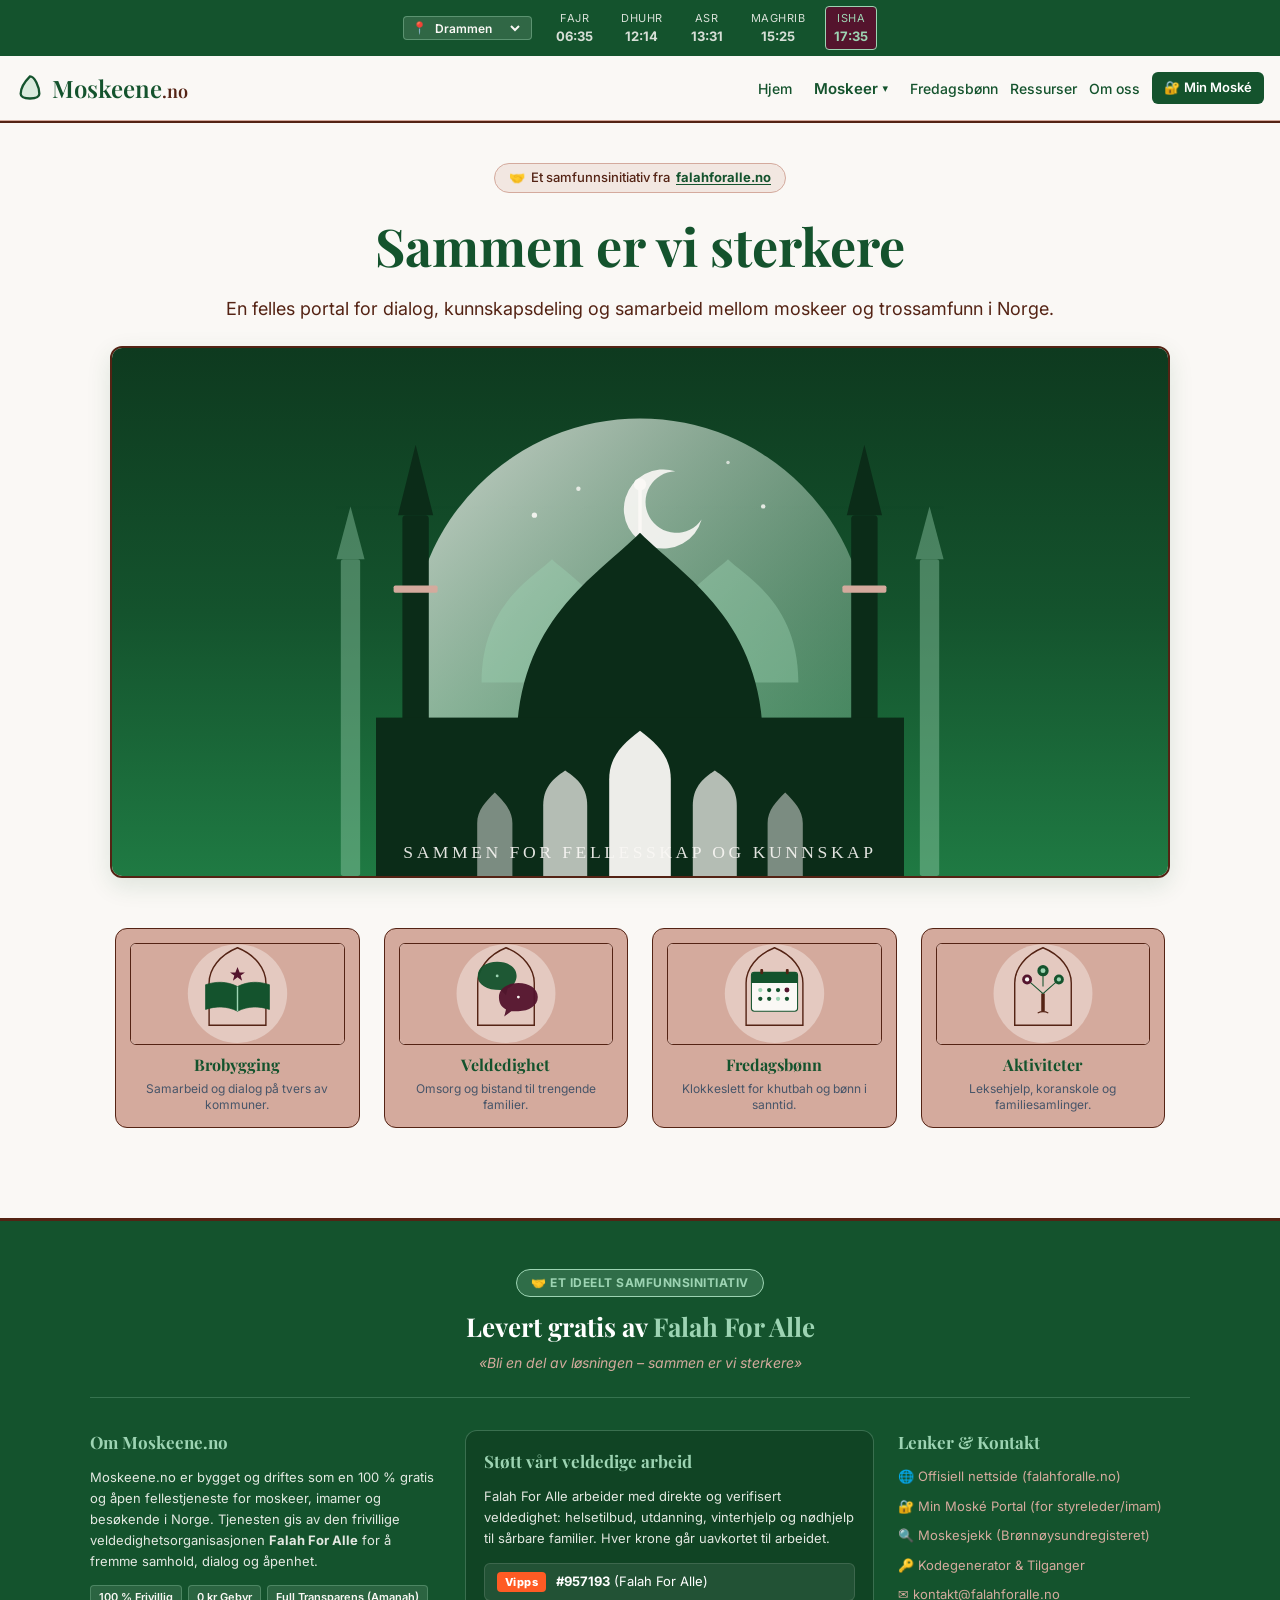
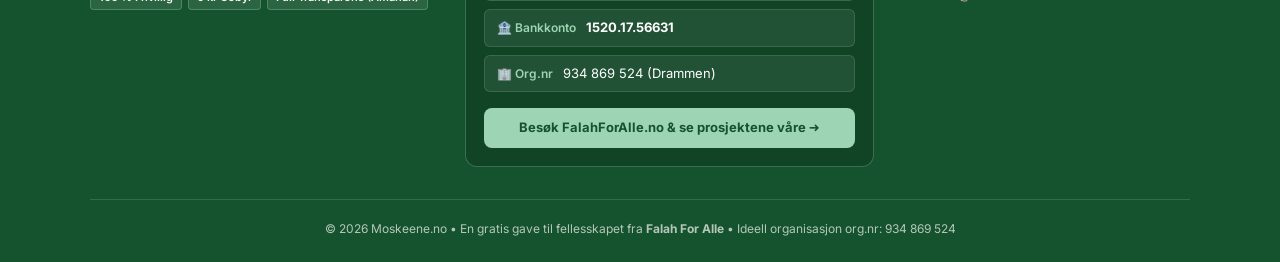
==== index.html @ dfb8733f "Mobil-optimalisering: sentrert modal-meny med sok, kompakt 2x2 kort-rutenett og ren minimalistisk fr" ====
<!DOCTYPE html>
<html lang="no">

<head>
    <meta charset="UTF-8">
    <meta name="viewport" content="width=device-width, initial-scale=1.0">
    <title>Skall - Moskeene</title>

    <!-- Google Fonts: Inter (Lesetekst) & Playfair Display (Overskrifter) -->
    <link rel="preconnect" href="https://fonts.googleapis.com">
    <link rel="preconnect" href="https://fonts.gstatic.com" crossorigin>
    <link href="https://fonts.googleapis.com/css2?family=Inter:wght@400;500;600;700&family=Playfair+Display:ital,wght@0,600;1,400&display=swap" rel="stylesheet">

    <!-- CSS-stilark -->
    <link rel="stylesheet" href="style.css">
</head>

<body>

    <!-- ======================================================== -->
    <!-- 1. HELE TOPPEN: site-header                              -->
    <!-- ======================================================== -->
    <header class="site-header">
        
        <!-- VISES PÅ SKJERMEN: top-bar (Byvelger + 5 bønnetider) -->
        <div class="top-bar">
            <!-- By-velger for bønnetider -->
            <div class="city-selector-wrap">
                <span class="location-icon">📍</span>
                <select id="city-select" aria-label="Velg by for bønnetider">
                    <option value="drammen" selected>Drammen</option>
                    <option value="oslo">Oslo</option>
                    <option value="bergen">Bergen</option>
                    <option value="trondheim">Trondheim</option>
                    <option value="stavanger">Stavanger</option>
                    <option value="kristiansand">Kristiansand</option>
                </select>
            </div>

            <!-- 5 bønnetider med navn og starttid -->
            <div class="prayer-times">
                <div class="prayer-item" id="prayer-fajr">
                    <span class="prayer-name">Fajr</span>
                    <span class="prayer-time" id="time-fajr">06:14</span>
                </div>
                <div class="prayer-item" id="prayer-dhuhr">
                    <span class="prayer-name">Dhuhr</span>
                    <span class="prayer-time" id="time-dhuhr">12:10</span>
                </div>
                <div class="prayer-item" id="prayer-asr">
                    <span class="prayer-name">Asr</span>
                    <span class="prayer-time" id="time-asr">13:48</span>
                </div>
                <div class="prayer-item" id="prayer-maghrib">
                    <span class="prayer-name">Maghrib</span>
                    <span class="prayer-time" id="time-maghrib">15:45</span>
                </div>
                <div class="prayer-item" id="prayer-isha">
                    <span class="prayer-name">Isha</span>
                    <span class="prayer-time" id="time-isha">17:47</span>
                </div>
            </div>
        </div>

        <!-- VISES PÅ SKJERMEN: nav-bar (Meny & Logo) -->
        <nav class="nav-bar">
            <div class="logo">
                <svg class="logo-icon" width="28" height="28" viewBox="0 0 24 24" fill="none" aria-hidden="true">
                    <!-- Minimalistisk bue / kuppel -->
                    <path d="M12 2C8 6 4 11 4 17C4 19.5 6 21 12 21C18 21 20 19.5 20 17C20 11 16 2 12 2Z" stroke="var(--primary-hoved)" stroke-width="2" fill="var(--primary-lys-salvie)" fill-opacity="0.35"/>
                </svg>
                <span class="logo-text">Moskeene<span class="logo-dot">.no</span></span>
            </div>
            <div class="nav-links">
                <a href="#" id="navHjem" onclick="tilbakestillHero(); return false;">Hjem</a>
                <div class="nav-dropdown" id="moskeerDropdownWrap">
                    <button class="nav-dropdown-btn" id="moskeerDropdownBtn" type="button" aria-expanded="false">
                        <span>Moskeer</span>
                        <span class="dropdown-pil">▾</span>
                    </button>
                    <div class="dropdown-backdrop" id="dropdownBackdrop" onclick="lukkDropdown()"></div>
                    <div class="dropdown-meny-boks" id="moskeerDropdownMenu">
                        <div class="dropdown-laster">Laster inn publiserte moskeer...</div>
                    </div>
                </div>
                <a href="#fredagsbonn" id="navFredagsbonn" onclick="visFredagsbonnOversikt(true); return false;">Fredagsbønn</a>
                <a href="#ressurser">Ressurser</a>
                <a href="#om-oss">Om oss</a>
                <a href="min-moske/index.html" style="background:var(--primary-hoved); color:white; padding:6px 12px; border-radius:6px; text-decoration:none; font-weight:600; font-size:13px; display:inline-flex; align-items:center; gap:4px;">
                    <span>🔐</span> Min Moské
                </a>
            </div>
        </nav>

    </header>

    <!-- ======================================================== -->
    <!-- 2. HOVEDSIDEN: main-content                              -->
    <!-- ======================================================== -->
    <main class="main-content">
        
        <!-- VISES PÅ SKJERMEN: hero-section (Stort velkomstfelt eller valgt moské) -->
        <section class="hero-section" id="heroSection">
            <!-- 1. Standard velkomstvisning -->
            <div id="heroDefaultView">
                <div class="hero-content">
                    <div class="hero-initiativ-tag">
                        <span>🤝</span> Et samfunnsinitiativ fra <a href="https://falahforalle.no" target="_blank" rel="noopener noreferrer">falahforalle.no</a>
                    </div>
                    <h1>Sammen er vi sterkere</h1>
                    <p>En felles portal for dialog, kunnskapsdeling og samarbeid mellom moskeer og trossamfunn i Norge.</p>
                </div>
                <div class="hero-image-box">
                    <img src="images/hero-banner.svg" alt="Fellesskap og moskéarkitektur" class="hero-image">
                </div>
            </div>

            <!-- 2. Dynamisk visning for valgt moské (skjult som standard) -->
            <div id="heroMoskeView" style="display: none;"></div>

            <!-- 3. Fredagsbønn (Jummah) visning (vises på fredager eller ved klikk på meny) -->
            <div id="heroFredagsbonnView" style="display: none;"></div>
        </section>

        <!-- VISES PÅ SKJERMEN: cards-section & bildekort (Kompakt 2x2 på mobil) -->
        <section class="cards-section">
            <div class="card">
                <div class="card-image-box">
                    <img src="images/kort-best-praksis.svg" alt="Brobygging og fellesskap" class="card-image">
                </div>
                <h3>Brobygging</h3>
                <p>Samarbeid og dialog på tvers av kommuner.</p>
            </div>
            <div class="card">
                <div class="card-image-box">
                    <img src="images/kort-trosdialog.svg" alt="Veldedighet og omsorg" class="card-image">
                </div>
                <h3>Veldedighet</h3>
                <p>Omsorg og bistand til trengende familier.</p>
            </div>
            <div class="card" onclick="visFredagsbonnOversikt(true)" style="cursor:pointer;" title="Klikk for å se fredagsbønner">
                <div class="card-image-box">
                    <img src="images/kort-kalender.svg" alt="Fredagsbønn og bønnetider" class="card-image">
                </div>
                <h3>Fredagsbønn</h3>
                <p>Klokkeslett for khutbah og bønn i sanntid.</p>
            </div>
            <div class="card">
                <div class="card-image-box">
                    <img src="images/kort-erfaringsbank.svg" alt="Aktiviteter og lokaltilbud" class="card-image">
                </div>
                <h3>Aktiviteter</h3>
                <p>Leksehjelp, koranskole og familiesamlinger.</p>
            </div>
        </section>

    </main>

    <!-- ======================================================== -->
    <!-- 3. BUNNTEKSTEN: site-footer (Levert av Falah For Alle)   -->
    <!-- ======================================================== -->
    <footer class="site-footer" id="om-oss">
        <div class="footer-falah-container">
            <!-- Topp-merke: Drevet av Falah For Alle -->
            <div class="falah-banner">
                <div class="falah-badge">🤝 Et ideelt samfunnsinitiativ</div>
                <h2 class="falah-tittel">Levert gratis av <span class="falah-highlight">Falah For Alle</span></h2>
                <p class="falah-slogan">«Bli en del av løsningen – sammen er vi sterkere»</p>
            </div>

            <div class="falah-grid">
                <!-- Kolonne 1: Om initiativet -->
                <div class="falah-col">
                    <h3 class="falah-col-tittel">Om Moskeene.no</h3>
                    <p class="falah-tekst">
                        Moskeene.no er bygget og driftes som en 100 % gratis og åpen fellestjeneste for moskeer, imamer og besøkende i Norge. Tjenesten gis av den frivillige veldedighetsorganisasjonen <strong>Falah For Alle</strong> for å fremme samhold, dialog og åpenhet.
                    </p>
                    <div class="falah-tags">
                        <span class="falah-tag">100 % Frivillig</span>
                        <span class="falah-tag">0 kr Gebyr</span>
                        <span class="falah-tag">Full Transparens (Amanah)</span>
                    </div>
                </div>

                <!-- Kolonne 2: Falah For Alle veldedighetsarbeid & Støtt oss -->
                <div class="falah-col falah-stott-boks">
                    <h3 class="falah-col-tittel">Støtt vårt veldedige arbeid</h3>
                    <p class="falah-tekst">
                        Falah For Alle arbeider med direkte og verifisert veldedighet: helsetilbud, utdanning, vinterhjelp og nødhjelp til sårbare familier. Hver krone går uavkortet til arbeidet.
                    </p>
                    
                    <div class="falah-betaling-liste">
                        <div class="betaling-element">
                            <span class="vipps-merke">Vipps</span>
                            <span class="betaling-verdi"><strong>#957193</strong> (Falah For Alle)</span>
                        </div>
                        <div class="betaling-element">
                            <span class="bank-merke">🏦 Bankkonto</span>
                            <span class="betaling-verdi"><strong>1520.17.56631</strong></span>
                        </div>
                        <div class="betaling-element">
                            <span class="org-merke">🏢 Org.nr</span>
                            <span class="betaling-verdi">934 869 524 (Drammen)</span>
                        </div>
                    </div>

                    <a href="https://falahforalle.no" target="_blank" rel="noopener noreferrer" class="btn-besok-falah">
                        Besøk FalahForAlle.no & se prosjektene våre ➜
                    </a>
                </div>

                <!-- Kolonne 3: Hurtiglenker & Kontakt -->
                <div class="falah-col">
                    <h3 class="falah-col-tittel">Lenker & Kontakt</h3>
                    <ul class="falah-lenker">
                        <li><a href="https://falahforalle.no" target="_blank" rel="noopener noreferrer">🌐 Offisiell nettside (falahforalle.no)</a></li>
                        <li><a href="min-moske/index.html">🔐 Min Moské Portal (for styreleder/imam)</a></li>
                        <li><a href="moskesjekk/index.html">🔍 Moskesjekk (Brønnøysundregisteret)</a></li>
                        <li><a href="moskesjekk/tilganger.html">🔑 Kodegenerator & Tilganger</a></li>
                        <li><a href="mailto:kontakt@falahforalle.no">✉️ kontakt@falahforalle.no</a></li>
                    </ul>
                </div>
            </div>

            <!-- Bunnstripe -->
            <div class="falah-bottom-bar">
                <p>&copy; 2026 Moskeene.no &bull; En gratis gave til fellesskapet fra <strong>Falah For Alle</strong> &bull; Ideell organisasjon org.nr: 934 869 524</p>
            </div>
        </div>
    </footer>

    <!-- JavaScript: Data først, deretter logikken -->
    <script src="bonnetider-data.js"></script>
    <script src="script.js"></script>
</body>

</html>
---- style.css ----
/* ==========================================================================
   STYLE.CSS - Moskeene.no
   Adobe Color Palett: Grønn, Kastanje, Burgunder, Salvie & Sand
   ========================================================================== */

/* 1. DE 5 FARGENE, FONTER & AVRUNDINGER */
:root {
    /* Fargene fra Adobe Color */
    --primary-hoved: #14532D;       /* 1. Dyp skogsgrønn (Logo, top-bar, overskrifter) */
    --secondary-brun: #542314;      /* 2. Varm kastanjebrun (Rammer, knapper, struktur) */
    --accent-burgunder: #54142D;    /* 3. Dyp burgunder (Blikkfang for aktiv bønn) */
    --primary-lys-salvie: #9DD4B3;  /* 4. Lys salviegrønn (Frisk kontrast og detaljer) */
    --surface-sand: #D4AA9D;        /* 5. Varm sand / terrakotta (Kortflater og rammer) */
    --background-bakgrunn: #FAF8F5; /* Lun, lys sandfarget lerret for hele siden */

    /* Skrifttypene (Fonter) */
    --font-tekst: 'Inter', system-ui, sans-serif;
    --font-tittel: 'Playfair Display', Georgia, serif;

    /* Avrunding på hjørner (Border Radius) */
    --radius-small-liten: 4px;      /* For små bønnebrikker, merker og tags */
    --radius-btn-knapp: 8px;        /* For standard knapper */
    --radius-card-kort: 12px;       /* For innholdsbokser og kort */
    --radius-full-rund: 9999px;     /* For helt runde sirkler, piller og statusprikker */
}

/* 2. NULLSTILLING */
* {
    margin: 0;
    padding: 0;
    box-sizing: border-box;
}

body {
    background-color: var(--background-bakgrunn);
    color: var(--primary-hoved);
    font-family: var(--font-tekst);
    line-height: 1.5;
}

a {
    color: inherit;
    text-decoration: none;
}

/* 3. HEADER (site-header) */
.site-header {
    border-bottom: 2px solid var(--secondary-brun);
}

/* BRANSJENAVN: top-bar (Smal stripe helt øverst med byvelger og 5 bønnetider) */
.top-bar {
    display: flex;
    justify-content: center;
    align-items: center;
    gap: 16px;
    flex-wrap: wrap;
    padding: 6px 12px;
    background-color: var(--primary-hoved);
    color: var(--background-bakgrunn);
}

/* By-velger i top-bar */
.city-selector-wrap {
    display: flex;
    align-items: center;
    gap: 4px;
    background-color: rgba(250, 248, 245, 0.12);
    border: 1px solid rgba(157, 212, 179, 0.4);
    padding: 2px 8px;
    border-radius: var(--radius-small-liten);
}

.location-icon {
    font-size: 12px;
}

#city-select {
    background: transparent;
    border: none;
    color: var(--background-bakgrunn);
    font-family: var(--font-tekst);
    font-size: 12px;
    font-weight: 600;
    cursor: pointer;
    outline: none;
}

#city-select option {
    background-color: var(--primary-hoved);
    color: var(--background-bakgrunn);
}

.prayer-times {
    display: flex;
    align-items: center;
    gap: 12px;
}

/* Hver bønnebrikke (stabler navn over klokkeslett) */
.prayer-item {
    display: flex;
    flex-direction: column;
    align-items: center;
    padding: 3px 8px;
    border-radius: var(--radius-small-liten);
    opacity: 0.85;
}

.prayer-name {
    font-size: 11px;
    text-transform: uppercase;
    letter-spacing: 0.5px;
}

.prayer-time {
    font-size: 13px;
    font-weight: 700;
}

/* Aktiv bønn: Dyp burgunder brikke med lys salviegrønn ramme og tekst */
.prayer-item.active {
    opacity: 1;
    background-color: var(--accent-burgunder);
    color: var(--primary-lys-salvie);
    border: 1px solid var(--primary-lys-salvie);
}

/* BRANSJENAVN: nav-bar (Hovedmenyen med logo og lenker) */
.nav-bar {
    display: flex;
    justify-content: space-between;
    align-items: center;
    padding: 14px 16px;
    background-color: var(--background-bakgrunn);
    border-bottom: 1px solid var(--surface-sand);
    flex-wrap: wrap;
    gap: 12px;
}

.logo {
    display: flex;
    align-items: center;
    gap: 8px;
    font-size: 24px;
    font-weight: 600;
    font-family: var(--font-tittel);
    color: var(--primary-hoved);
}

.logo-dot {
    color: var(--secondary-brun);
    font-size: 18px;
}

.nav-links {
    display: flex;
    align-items: center;
    gap: 12px;
    font-weight: 500;
    flex-wrap: wrap;
    font-size: 14px;
}

.nav-links a:hover {
    color: var(--secondary-brun);
}

/* Toppmeny-nedtrekk for Moskeer */
.nav-dropdown {
    position: relative;
    display: inline-block;
}

.nav-dropdown-btn {
    background: transparent;
    border: none;
    font-family: var(--font-tekst);
    font-size: 15px;
    font-weight: 600;
    color: var(--primary-hoved);
    cursor: pointer;
    display: inline-flex;
    align-items: center;
    gap: 4px;
    padding: 6px 10px;
    border-radius: var(--radius-btn-knapp);
    transition: all 0.2s ease;
}

.nav-dropdown-btn:hover,
.nav-dropdown-btn.aktiv {
    background-color: rgba(157, 212, 179, 0.25);
    color: var(--secondary-brun);
}

.dropdown-pil {
    font-size: 11px;
    transition: transform 0.2s ease;
}

.nav-dropdown-btn.aktiv .dropdown-pil {
    transform: rotate(180deg);
}

/* Backdrop overlay for mobil */
.dropdown-backdrop {
    display: none;
    position: fixed;
    top: 0;
    left: 0;
    width: 100vw;
    height: 100vh;
    background: rgba(0, 0, 0, 0.4);
    backdrop-filter: blur(2px);
    z-index: 9998;
}

.dropdown-backdrop.vis {
    display: block;
}

.dropdown-meny-boks {
    display: none;
    position: absolute;
    top: calc(100% + 6px);
    left: 0;
    width: 320px;
    max-height: 440px;
    overflow-y: auto;
    -webkit-overflow-scrolling: touch;
    background-color: #FFFFFF;
    border: 2px solid var(--secondary-brun);
    border-radius: var(--radius-card-kort);
    box-shadow: 0 12px 30px rgba(20, 83, 45, 0.16);
    z-index: 10000;
    text-align: left;
    padding: 0 0 8px 0;
}

.dropdown-meny-boks.vis {
    display: block;
    animation: fadeIn 0.2s ease;
}

/* Søkefelt og topplinje i nedtrekk for mobil */
.dropdown-header-wrap {
    position: sticky;
    top: 0;
    background: white;
    padding: 10px 12px;
    border-bottom: 1px solid #E2E8F0;
    display: flex;
    gap: 8px;
    align-items: center;
    z-index: 2;
}

.dropdown-sok-input {
    flex: 1;
    padding: 8px 12px;
    border: 1px solid var(--primary-lys-salvie);
    border-radius: 6px;
    font-size: 13px;
    font-family: var(--font-tekst);
    outline: none;
    background: #FAF8F5;
}

.dropdown-sok-input:focus {
    border-color: var(--primary-hoved);
    background: white;
}

.dropdown-lukk-knapp {
    background: #F1F5F9;
    border: 1px solid #CBD5E1;
    color: var(--secondary-brun);
    font-weight: 700;
    border-radius: 6px;
    padding: 7px 10px;
    font-size: 12px;
    cursor: pointer;
}

/* Sikrer at dropdown aldri havner på siden på mobil- og nettbrettskjermer */
@media (max-width: 768px) {
    .dropdown-meny-boks {
        position: fixed !important;
        top: 60px !important;
        left: 12px !important;
        right: 12px !important;
        width: auto !important;
        max-width: calc(100vw - 24px) !important;
        max-height: 75vh !important;
        border: 2px solid var(--primary-hoved) !important;
        border-radius: 14px !important;
        box-shadow: 0 20px 40px rgba(0, 0, 0, 0.35) !important;
        overflow-y: auto !important;
        -webkit-overflow-scrolling: touch !important;
    }
}

.dropdown-gruppe-tittel {
    padding: 8px 16px 4px 16px;
    font-size: 11px;
    font-weight: 700;
    color: var(--secondary-brun);
    text-transform: uppercase;
    letter-spacing: 0.5px;
    background-color: #F8FAFC;
    border-top: 1px solid #E2E8F0;
    border-bottom: 1px solid #E2E8F0;
    margin-top: 4px;
}

.dropdown-gruppe-tittel:first-child {
    border-top: none;
    margin-top: 0;
}

.dropdown-moske-valg {
    display: block;
    width: 100%;
    text-align: left;
    background: transparent;
    border: none;
    padding: 10px 16px;
    font-family: var(--font-tekst);
    font-size: 13px;
    color: var(--primary-hoved);
    font-weight: 500;
    cursor: pointer;
    transition: background 0.15s ease, color 0.15s ease;
    border-bottom: 1px solid #F1F5F9;
}

.dropdown-moske-valg:last-child {
    border-bottom: none;
}

.dropdown-moske-valg:hover {
    background-color: rgba(157, 212, 179, 0.25);
    color: var(--secondary-brun);
    font-weight: 700;
}

.dropdown-laster {
    padding: 20px;
    text-align: center;
    color: var(--secondary-brun);
    font-style: italic;
    font-size: 13px;
}

/* 4. BRANSJENAVN: main-content (Selve hovedsiden) */
.main-content {
    padding: 40px 20px;
    text-align: center;
}

/* BRANSJENAVN: hero-section (Stort velkomstbanner med bildeområde) */
.hero-section {
    margin-bottom: 50px;
}

.hero-initiativ-tag {
    display: inline-flex;
    align-items: center;
    gap: 6px;
    font-size: 13px;
    font-weight: 500;
    color: var(--secondary-brun);
    background-color: rgba(212, 170, 157, 0.22);
    border: 1px solid var(--surface-sand);
    padding: 4px 14px;
    border-radius: var(--radius-full-rund);
    margin-bottom: 14px;
}

.hero-initiativ-tag a {
    color: var(--primary-hoved);
    text-decoration: underline;
    text-underline-offset: 2px;
    font-weight: 700;
    transition: color 0.15s;
}

.hero-initiativ-tag a:hover {
    color: var(--accent-burgunder);
}

.hero-section h1 {
    font-family: var(--font-tittel);
    font-size: 36px;
    color: var(--primary-hoved);
    margin-bottom: 10px;
}

.hero-section p {
    color: var(--secondary-brun);
    font-size: 18px;
    margin-bottom: 24px;
}

/* Topp-bilde (Panoramabilde) */
.hero-image-box {
    width: 100%;
    overflow: hidden;
    border-radius: var(--radius-card-kort);
    border: 2px solid var(--secondary-brun);
    box-shadow: 0 8px 24px rgba(20, 83, 45, 0.12);
}

.hero-image {
    width: 100%;
    height: auto;
    display: block;
    aspect-ratio: 16 / 8;
    object-fit: cover;
}

/* BRANSJENAVN: cards-section (Kompakt 2x2 på mobil, 4 kolonner på PC) */
.cards-section {
    display: grid;
    grid-template-columns: repeat(2, 1fr);
    gap: 10px;
    max-width: 100%;
    margin: 0 auto;
}

@media (min-width: 768px) {
    .cards-section {
        grid-template-columns: repeat(4, 1fr);
        gap: 16px;
        max-width: 1050px;
    }
}

/* BRANSJENAVN: card (Kompakt og stilren brikke) */
.card {
    border: 1.5px solid var(--secondary-brun);
    background-color: var(--surface-sand);
    color: var(--primary-hoved);
    padding: 10px;
    border-radius: var(--radius-card-kort);
    font-family: var(--font-tittel);
    text-align: center;
    transition: transform 0.2s ease, box-shadow 0.2s ease;
    display: flex;
    flex-direction: column;
}

.card:hover {
    transform: translateY(-2px);
    box-shadow: 0 6px 14px rgba(84, 35, 20, 0.12);
}

.card h3 {
    font-size: 13px;
    margin-top: 8px;
    margin-bottom: 2px;
    line-height: 1.25;
}

.card p {
    font-family: var(--font-tekst);
    font-size: 11px;
    color: #475569;
    margin-top: 2px;
    line-height: 1.35;
    margin-bottom: 0;
}

/* Bildeboks inne i hvert kort */
.card-image-box {
    width: 100%;
    overflow: hidden;
    border: 1px solid var(--secondary-brun);
    border-radius: 6px;
    background: #FFFFFF;
}

.card-image {
    width: 100%;
    height: 72px;
    display: block;
    object-fit: cover;
}

@media (min-width: 768px) {
    .card {
        padding: 14px;
    }
    .card h3 {
        font-size: 16px;
        margin-top: 10px;
    }
    .card p {
        font-size: 12px;
        margin-top: 4px;
    }
    .card-image {
        height: 100px;
    }
}

/* 4. HERO SECTION - DYNAMISK MOSKÉVISNING */
.hero-moske-kort {
    background-color: #FFFFFF;
    border: 2px solid var(--secondary-brun);
    border-top: 6px solid var(--primary-hoved);
    border-radius: var(--radius-card-kort);
    padding: 32px 28px;
    box-shadow: 0 12px 32px rgba(20, 83, 45, 0.1);
    text-align: left;
    animation: fadeIn 0.3s ease;
    max-width: 900px;
    margin: 0 auto;
}

@keyframes fadeIn {
    from { opacity: 0; transform: translateY(8px); }
    to { opacity: 1; transform: translateY(0); }
}

.hero-moske-header {
    display: flex;
    justify-content: space-between;
    align-items: center;
    flex-wrap: wrap;
    gap: 12px;
    margin-bottom: 16px;
}

.hero-moske-badges {
    display: flex;
    align-items: center;
    gap: 8px;
    flex-wrap: wrap;
}

.kommune-merke {
    font-size: 13px;
    font-weight: 700;
    color: var(--secondary-brun);
    background-color: rgba(212, 170, 157, 0.3);
    padding: 4px 10px;
    border-radius: var(--radius-small-liten);
}

.status-merke {
    background-color: #DCFCE7;
    color: #15803D;
    border: 1px solid #86EFAC;
    padding: 3px 10px;
    border-radius: var(--radius-full-rund);
    font-size: 12px;
    font-weight: 700;
}

.btn-lukk-moske {
    background-color: transparent;
    border: 1px solid var(--secondary-brun);
    color: var(--secondary-brun);
    font-family: var(--font-tekst);
    font-size: 12px;
    font-weight: 600;
    padding: 6px 12px;
    border-radius: var(--radius-full-rund);
    cursor: pointer;
    transition: all 0.2s ease;
}

.btn-lukk-moske:hover {
    background-color: var(--secondary-brun);
    color: #FFFFFF;
}

.hero-moske-tittel {
    font-family: var(--font-tittel);
    font-size: 30px;
    color: var(--primary-hoved);
    margin-bottom: 6px;
    line-height: 1.25;
}

.hero-moske-adresse {
    font-size: 15px;
    color: #475569;
    margin-bottom: 24px;
}

/* Detaljbokser i Hero */
.hero-moske-detaljer {
    display: grid;
    grid-template-columns: 1fr;
    gap: 14px;
    margin-bottom: 24px;
}

@media (min-width: 640px) {
    .hero-moske-detaljer {
        grid-template-columns: repeat(2, 1fr);
    }
}

@media (min-width: 860px) {
    .hero-moske-detaljer {
        grid-template-columns: repeat(3, 1fr);
    }
}

.hero-detalj-boks {
    background-color: var(--background-bakgrunn);
    border: 1px solid var(--surface-sand);
    border-radius: var(--radius-btn-knapp);
    padding: 16px;
    display: flex;
    align-items: flex-start;
    gap: 12px;
}

.detalj-ikon {
    font-size: 24px;
    line-height: 1;
}

.detalj-tittel {
    font-size: 12px;
    color: #64748B;
    font-weight: 600;
    text-transform: uppercase;
    letter-spacing: 0.5px;
    margin-bottom: 3px;
}

.detalj-tekst {
    font-size: 14px;
    font-weight: 700;
    color: var(--primary-hoved);
    word-break: break-word;
}

.detalj-tekst a {
    color: var(--accent-burgunder);
    text-decoration: underline;
}

.detalj-tekst a:hover {
    color: var(--primary-hoved);
}

.hero-moske-handlinger {
    display: flex;
    gap: 12px;
    flex-wrap: wrap;
}

.btn-kart-stor {
    display: inline-flex;
    align-items: center;
    gap: 8px;
    background-color: var(--primary-hoved);
    color: var(--background-bakgrunn);
    padding: 12px 22px;
    border-radius: var(--radius-btn-knapp);
    font-size: 14px;
    font-weight: 600;
    text-decoration: none;
    transition: background 0.2s ease, transform 0.1s ease;
}

.btn-kart-stor:hover {
    background-color: #0E3A1F;
    transform: translateY(-1px);
}

/* ==========================================================================
   4B. FREDAGSBØNN (JUMMAH) SPESIALVISNING I HERO
   ========================================================================== */
.hero-fredag-kort {
    background-color: #FFFFFF;
    border: 2px solid var(--secondary-brun);
    border-radius: var(--radius-card-kort);
    padding: 20px;
    box-shadow: 0 10px 30px rgba(84, 35, 20, 0.08);
    animation: fadeIn 0.3s ease;
}

@media (min-width: 768px) {
    .hero-fredag-kort {
        padding: 28px;
    }
}

.hero-fredag-topp {
    display: flex;
    justify-content: space-between;
    align-items: center;
    gap: 12px;
    flex-wrap: wrap;
    border-bottom: 2px solid rgba(84, 35, 20, 0.15);
    padding-bottom: 12px;
    margin-bottom: 14px;
}

.hero-fredag-tittel-rad {
    display: flex;
    align-items: center;
    gap: 10px;
    flex-wrap: wrap;
}

.hero-fredag-tittel {
    font-family: var(--font-tittel);
    font-size: 20px;
    font-weight: 700;
    color: var(--primary-hoved);
    margin: 0;
}

@media (min-width: 768px) {
    .hero-fredag-tittel {
        font-size: 26px;
    }
}

.hero-fredag-undertittel {
    display: none;
}

.jummah-status-badge {
    display: inline-flex;
    align-items: center;
    padding: 4px 10px;
    border-radius: 999px;
    font-size: 11px;
    font-weight: 700;
    letter-spacing: 0.3px;
}

.status-idag {
    background-color: #DCFCE7;
    color: #15803D;
    border: 1px solid #86EFAC;
}

.status-planlegging {
    background-color: #FEF3C7;
    color: #92400E;
    border: 1px solid #FDE68A;
}

/* Hurtigfilter for kommuner */
.jummah-filter-bar {
    display: flex;
    align-items: center;
    gap: 8px;
    overflow-x: auto;
    padding-bottom: 12px;
    margin-bottom: 20px;
    -webkit-overflow-scrolling: touch;
}

.jummah-filter-label {
    font-size: 12px;
    font-weight: 700;
    color: var(--secondary-brun);
    text-transform: uppercase;
    flex-shrink: 0;
}

.jummah-filter-btn {
    background: #FAF8F5;
    border: 1px solid var(--accent-sand);
    color: var(--primary-hoved);
    padding: 6px 14px;
    border-radius: 999px;
    font-family: var(--font-tekst);
    font-size: 12px;
    font-weight: 600;
    cursor: pointer;
    white-space: nowrap;
    transition: all 0.2s ease;
    flex-shrink: 0;
}

.jummah-filter-btn:hover {
    background-color: var(--primary-lys-salvie);
    border-color: var(--primary-hoved);
}

.jummah-filter-btn.aktiv {
    background-color: var(--primary-hoved);
    color: #FFFFFF;
    border-color: var(--primary-hoved);
}

/* Tidsgrupper */
.jummah-grupper-beholder {
    display: flex;
    flex-direction: column;
    gap: 20px;
}

.jummah-tidsgruppe {
    background-color: #FAF8F5;
    border: 1px solid var(--accent-sand);
    border-radius: 12px;
    overflow: hidden;
}

.jummah-tid-header {
    background-color: var(--primary-hoved);
    color: #FFFFFF;
    padding: 10px 16px;
    display: flex;
    justify-content: space-between;
    align-items: center;
}

.jummah-tid-klokke {
    font-size: 16px;
    font-weight: 700;
    letter-spacing: 0.5px;
    display: flex;
    align-items: center;
    gap: 6px;
}

.jummah-tid-antall {
    background-color: var(--primary-lys-salvie);
    color: var(--primary-hoved);
    font-size: 11px;
    font-weight: 700;
    padding: 3px 10px;
    border-radius: 999px;
}

.jummah-moske-grid {
    padding: 14px;
    display: grid;
    grid-template-columns: 1fr;
    gap: 10px;
}

@media (min-width: 768px) {
    .jummah-moske-grid {
        grid-template-columns: 1fr 1fr;
    }
}

.jummah-kort {
    background-color: #FFFFFF;
    border: 1px solid #E2E8F0;
    border-radius: 8px;
    padding: 12px;
    display: flex;
    justify-content: space-between;
    align-items: center;
    gap: 10px;
    transition: border-color 0.2s ease, transform 0.1s ease;
}

.jummah-kort:hover {
    border-color: var(--primary-hoved);
    box-shadow: 0 4px 10px rgba(0, 0, 0, 0.04);
}

.jummah-kort-innhold {
    flex: 1;
    overflow: hidden;
}

.jummah-kort-navn {
    font-family: var(--font-tittel);
    font-size: 14px;
    font-weight: 700;
    color: var(--primary-hoved);
    cursor: pointer;
    line-height: 1.3;
    margin-bottom: 2px;
}

.jummah-kort-navn:hover {
    color: var(--accent-burgunder);
    text-decoration: underline;
}

.jummah-kort-sted {
    font-size: 11px;
    color: #64748B;
    white-space: nowrap;
    overflow: hidden;
    text-overflow: ellipsis;
}

.jummah-tid-tags {
    display: flex;
    flex-wrap: wrap;
    gap: 5px;
    margin-top: 6px;
    align-items: center;
}

.jummah-mini-tag {
    font-size: 10px;
    font-weight: 700;
    padding: 2px 7px;
    border-radius: 4px;
    line-height: 1.2;
}

.tag-khutbah {
    background-color: rgba(20, 83, 45, 0.08);
    color: var(--primary-hoved);
    border: 1px solid rgba(20, 83, 45, 0.2);
}

.tag-sprak {
    background-color: #F8FAFC;
    color: #475569;
    border: 1px solid #E2E8F0;
}

.tag-skift {
    background-color: #FEF3C7;
    color: #92400E;
    border: 1px solid #FDE68A;
}

.jummah-kort-handlinger {
    display: flex;
    align-items: center;
    gap: 6px;
    flex-shrink: 0;
}

.btn-jummah-kart {
    display: inline-flex;
    align-items: center;
    justify-content: center;
    gap: 4px;
    background-color: var(--primary-hoved);
    color: #FFFFFF;
    font-family: var(--font-tekst);
    font-size: 11px;
    font-weight: 600;
    padding: 6px 12px;
    border-radius: 6px;
    text-decoration: none;
    transition: background-color 0.2s;
    white-space: nowrap;
}

.btn-jummah-kart:hover {
    background-color: #0E3A1F;
}

.btn-jummah-info {
    background-color: #FFFFFF;
    border: 1px solid #CBD5E1;
    color: var(--secondary-brun);
    font-family: var(--font-tekst);
    font-size: 11px;
    font-weight: 600;
    padding: 5px 8px;
    border-radius: 6px;
    cursor: pointer;
    transition: all 0.15s;
}

.btn-jummah-info:hover {
    background-color: #F1F5F9;
    border-color: var(--secondary-brun);
}

/* 5. BRANSJENAVN: site-footer (Bunntekst dedikert til Falah For Alle) */
.site-footer {
    padding: 48px 20px 24px 20px;
    border-top: 3px solid var(--secondary-brun);
    background-color: var(--primary-hoved);
    color: var(--background-bakgrunn);
    margin-top: 50px;
}

.footer-falah-container {
    max-width: 1100px;
    margin: 0 auto;
}

.falah-banner {
    text-align: center;
    margin-bottom: 32px;
    border-bottom: 1px solid rgba(157, 212, 179, 0.25);
    padding-bottom: 24px;
}

.falah-badge {
    display: inline-block;
    background-color: rgba(157, 212, 179, 0.2);
    border: 1px solid var(--primary-lys-salvie);
    color: var(--primary-lys-salvie);
    font-size: 12px;
    font-weight: 700;
    padding: 4px 14px;
    border-radius: var(--radius-full-rund);
    margin-bottom: 10px;
    text-transform: uppercase;
    letter-spacing: 0.5px;
}

.falah-tittel {
    font-family: var(--font-tittel);
    font-size: 26px;
    color: #FFFFFF;
    margin-bottom: 6px;
}

.falah-highlight {
    color: var(--primary-lys-salvie);
}

.falah-slogan {
    font-size: 14px;
    font-style: italic;
    color: var(--surface-sand);
}

.falah-grid {
    display: grid;
    grid-template-columns: 1fr;
    gap: 24px;
    text-align: left;
    margin-bottom: 32px;
}

@media (min-width: 768px) {
    .falah-grid {
        grid-template-columns: 1.2fr 1.4fr 1fr;
    }
}

.falah-col-tittel {
    font-family: var(--font-tittel);
    font-size: 17px;
    color: var(--primary-lys-salvie);
    margin-bottom: 12px;
    display: flex;
    align-items: center;
    gap: 8px;
}

.falah-tekst {
    font-size: 13px;
    color: rgba(250, 248, 245, 0.9);
    line-height: 1.6;
    margin-bottom: 14px;
}

.falah-tags {
    display: flex;
    flex-wrap: wrap;
    gap: 6px;
}

.falah-tag {
    background-color: rgba(250, 248, 245, 0.1);
    border: 1px solid rgba(157, 212, 179, 0.3);
    color: var(--background-bakgrunn);
    font-size: 11px;
    font-weight: 600;
    padding: 3px 8px;
    border-radius: 4px;
}

.falah-stott-boks {
    background: rgba(0, 0, 0, 0.18);
    border: 1px solid rgba(157, 212, 179, 0.3);
    border-radius: var(--radius-card-kort);
    padding: 18px;
}

.falah-betaling-liste {
    display: flex;
    flex-direction: column;
    gap: 8px;
    margin-bottom: 16px;
}

.betaling-element {
    display: flex;
    align-items: center;
    gap: 10px;
    font-size: 13px;
    background: rgba(250, 248, 245, 0.08);
    padding: 8px 12px;
    border-radius: 6px;
    border: 1px solid rgba(250, 248, 245, 0.12);
}

.vipps-merke {
    background-color: #FF5B24;
    color: white;
    font-weight: 800;
    font-size: 11px;
    padding: 2px 8px;
    border-radius: 4px;
    letter-spacing: 0.5px;
}

.bank-merke, .org-merke {
    color: var(--primary-lys-salvie);
    font-weight: 600;
    font-size: 12px;
}

.betaling-verdi {
    color: #FFFFFF;
}

.btn-besok-falah {
    display: inline-flex;
    align-items: center;
    justify-content: center;
    gap: 6px;
    width: 100%;
    background-color: var(--primary-lys-salvie);
    color: var(--primary-hoved);
    font-weight: 700;
    font-size: 13px;
    padding: 10px 16px;
    border-radius: var(--radius-btn-knapp);
    text-decoration: none;
    transition: all 0.2s ease;
}

.btn-besok-falah:hover {
    background-color: #FFFFFF;
    transform: translateY(-1px);
}

.falah-lenker {
    list-style: none;
    padding: 0;
    margin: 0;
    display: flex;
    flex-direction: column;
    gap: 10px;
    font-size: 13px;
}

.falah-lenker a {
    color: var(--surface-sand);
    text-decoration: none;
    transition: color 0.15s;
    display: inline-flex;
    align-items: center;
    gap: 6px;
}

.falah-lenker a:hover {
    color: #FFFFFF;
    text-decoration: underline;
}

.falah-bottom-bar {
    border-top: 1px solid rgba(157, 212, 179, 0.2);
    padding-top: 20px;
    font-size: 12px;
    color: rgba(250, 248, 245, 0.7);
    text-align: center;
}

/* ==========================================================================
   6. SKJERMSTØRRELSER (RESPONSIVITET)
   Alt over linje 158 er standard for mobil.
   Nedenfor forteller vi hva som skal endre seg på større skjermer.
   ========================================================================== */

/* IPAD & NETTBRETT (Gjelder kun når skjermen er 768px eller bredere) */
@media (min-width: 768px) {
    .hero-section h1 {
        font-size: 44px; /* Større overskrift på iPad */
    }

    .cards-section {
        gap: 24px; /* Litt mer luft mellom kortene */
    }
}

/* PC & LAPTOP (Gjelder kun når skjermen er 1024px eller bredere) */
@media (min-width: 1024px) {
    .main-content {
        max-width: 1100px; /* Holder innholdet samlet i midten på store skjermer */
        margin: 0 auto;
    }

    .hero-section h1 {
        font-size: 52px; /* Flott og stor overskrift på PC */
    }
}
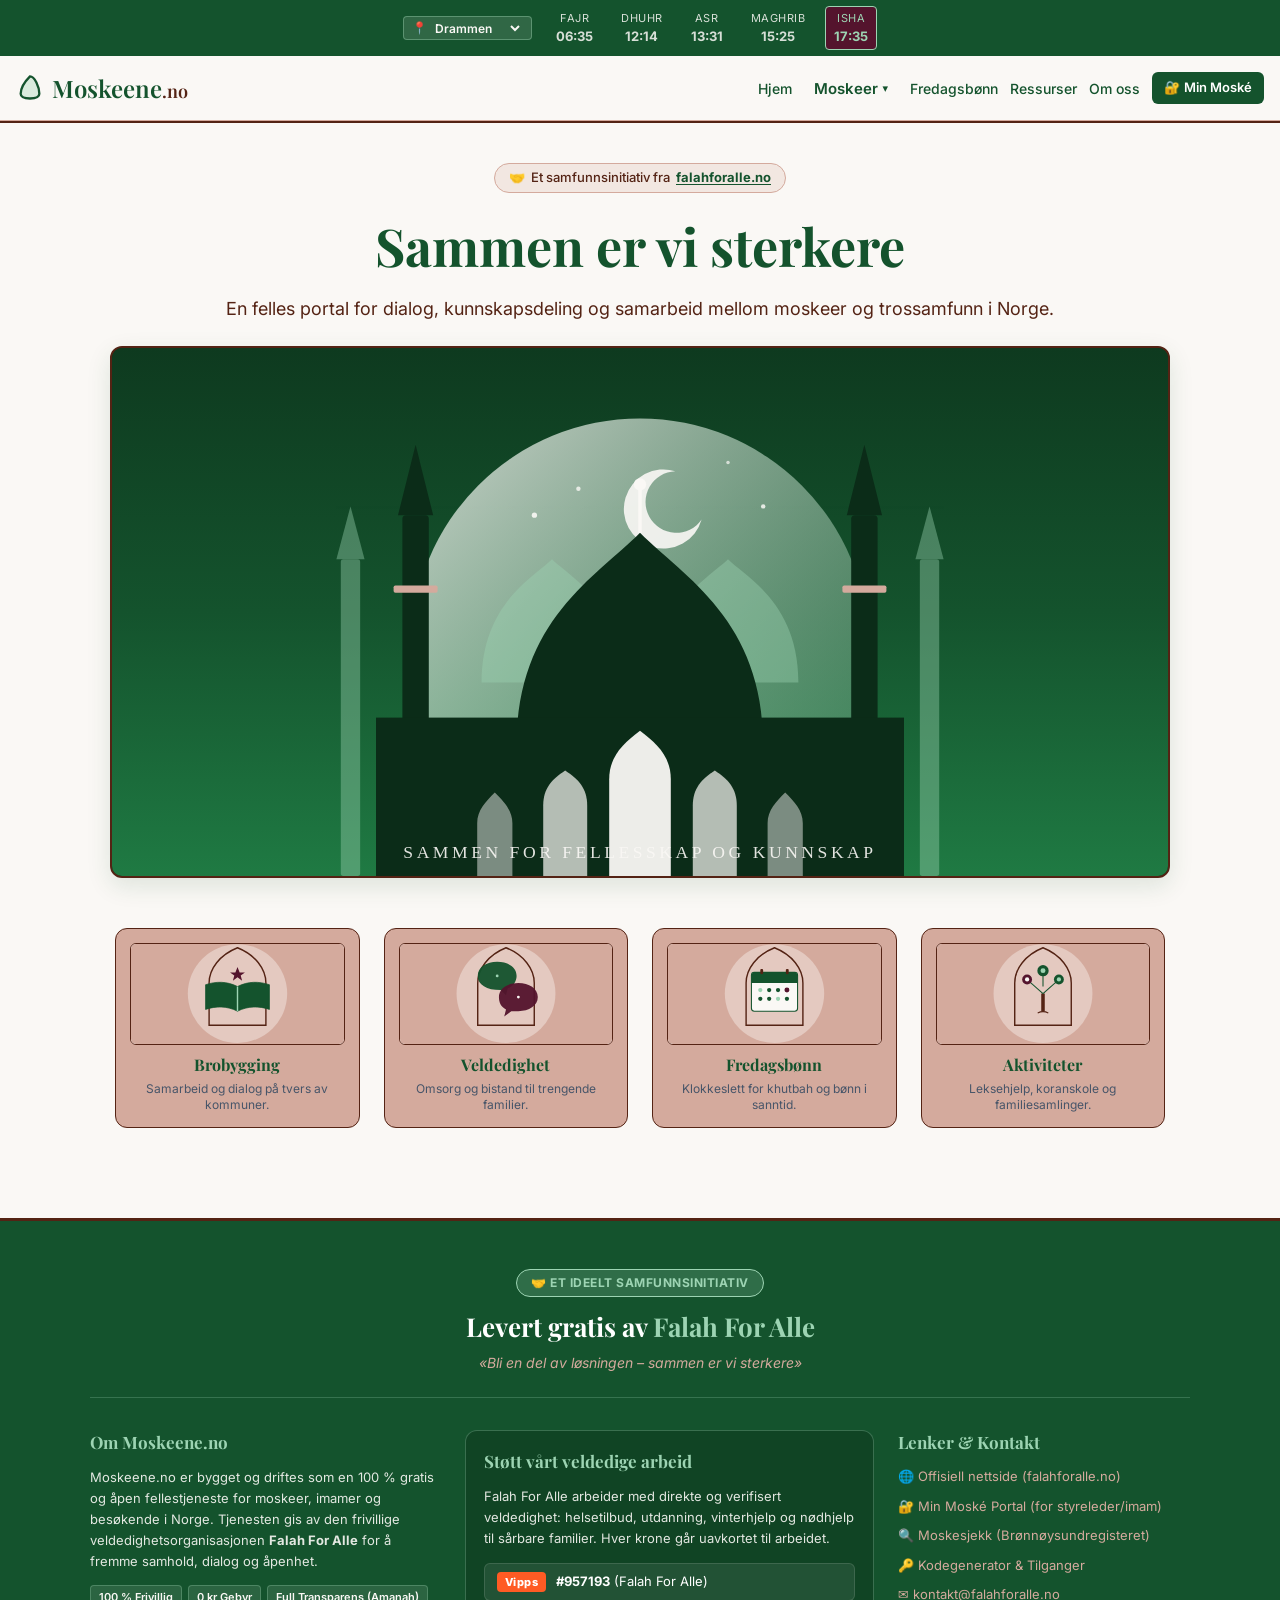
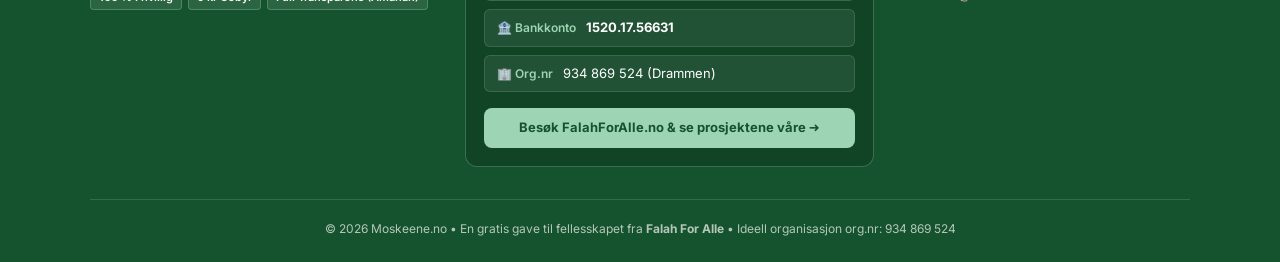
==== commit 459e97ef: "iPhone/mobil-optimalisering: Meny pa en linje med hamburger-skuff og fullt synlig hero-bilde" ====
--- a/index.html
+++ b/index.html
@@ -71,17 +71,25 @@
                 </svg>
                 <span class="logo-text">Moskeene<span class="logo-dot">.no</span></span>
             </div>
+
+            <!-- Kun på mobil: Én ren linje med Moskeer-knapp og Hamburger -->
+            <div class="mobile-nav-tools">
+                <button class="btn-mobil-moskeer" id="btnMobilMoskeer" onclick="toggleDropdownMeny()" type="button">
+                    🕌 Moskeer ▾
+                </button>
+                <button class="hamburger-btn" id="hamburgerBtn" type="button" aria-label="Åpne meny" onclick="toggleMobilMeny()">
+                    ☰
+                </button>
+            </div>
+
+            <!-- Standard desktop-lenker (skjules på mobil slik at de ikke brekker linjen) -->
             <div class="nav-links">
                 <a href="#" id="navHjem" onclick="tilbakestillHero(); return false;">Hjem</a>
                 <div class="nav-dropdown" id="moskeerDropdownWrap">
-                    <button class="nav-dropdown-btn" id="moskeerDropdownBtn" type="button" aria-expanded="false">
+                    <button class="nav-dropdown-btn" id="moskeerDropdownBtn" type="button" aria-expanded="false" onclick="toggleDropdownMeny()">
                         <span>Moskeer</span>
                         <span class="dropdown-pil">▾</span>
                     </button>
-                    <div class="dropdown-backdrop" id="dropdownBackdrop" onclick="lukkDropdown()"></div>
-                    <div class="dropdown-meny-boks" id="moskeerDropdownMenu">
-                        <div class="dropdown-laster">Laster inn publiserte moskeer...</div>
-                    </div>
                 </div>
                 <a href="#fredagsbonn" id="navFredagsbonn" onclick="visFredagsbonnOversikt(true); return false;">Fredagsbønn</a>
                 <a href="#ressurser">Ressurser</a>
@@ -90,7 +98,42 @@
                     <span>🔐</span> Min Moské
                 </a>
             </div>
+
+            <!-- Felles dropdown boks & backdrop (kan åpnes av både mobil- og desktop-knapp) -->
+            <div class="dropdown-backdrop" id="dropdownBackdrop" onclick="lukkDropdown()"></div>
+            <div class="dropdown-meny-boks" id="moskeerDropdownMenu">
+                <div class="dropdown-laster">Laster inn publiserte moskeer...</div>
+            </div>
         </nav>
+
+        <!-- Mobil-skuff (Drawer) som glir inn fra høyre når man trykker ☰ på mobil -->
+        <div class="mobile-drawer-backdrop" id="mobileDrawerBackdrop" onclick="lukkMobilMeny()"></div>
+        <div class="mobile-drawer" id="mobileDrawer">
+            <div class="mobile-drawer-header">
+                <span class="mobile-drawer-tittel">Moskeene.no</span>
+                <button type="button" class="mobile-drawer-lukk" onclick="lukkMobilMeny()">✕</button>
+            </div>
+            <div class="mobile-drawer-lenker">
+                <a href="#" onclick="tilbakestillHero(); lukkMobilMeny(); return false;" class="drawer-lenke">
+                    <span>🏠</span> Hjem
+                </a>
+                <a href="#" onclick="lukkMobilMeny(); toggleDropdownMeny(); return false;" class="drawer-lenke">
+                    <span>🕌</span> Alle Moskeer (Søk)
+                </a>
+                <a href="#fredagsbonn" onclick="visFredagsbonnOversikt(true); lukkMobilMeny(); return false;" class="drawer-lenke">
+                    <span>⏰</span> Fredagsbønn (Jummah)
+                </a>
+                <a href="#ressurser" onclick="lukkMobilMeny();" class="drawer-lenke">
+                    <span>📚</span> Ressurser & Maler
+                </a>
+                <a href="#om-oss" onclick="lukkMobilMeny();" class="drawer-lenke">
+                    <span>🤝</span> Om oss & Falah For Alle
+                </a>
+                <a href="min-moske/index.html" class="drawer-lenke drawer-lenke-portal">
+                    <span>🔐</span> Min Moské Portal
+                </a>
+            </div>
+        </div>
 
     </header>
 
--- a/style.css
+++ b/style.css
@@ -128,6 +128,7 @@
 
 /* BRANSJENAVN: nav-bar (Hovedmenyen med logo og lenker) */
 .nav-bar {
+    position: relative;
     display: flex;
     justify-content: space-between;
     align-items: center;
@@ -146,11 +147,163 @@
     font-weight: 600;
     font-family: var(--font-tittel);
     color: var(--primary-hoved);
+    text-decoration: none;
 }
 
 .logo-dot {
     color: var(--secondary-brun);
     font-size: 18px;
+}
+
+/* Mobil-verktøy i topplinjen (Vises kun på mobil) */
+.mobile-nav-tools {
+    display: none;
+    align-items: center;
+    gap: 8px;
+}
+
+.btn-mobil-moskeer {
+    background-color: rgba(20, 83, 45, 0.08);
+    border: 1px solid var(--primary-lys-salvie);
+    color: var(--primary-hoved);
+    font-family: var(--font-tekst);
+    font-size: 13px;
+    font-weight: 700;
+    padding: 6px 11px;
+    border-radius: var(--radius-btn-knapp);
+    cursor: pointer;
+    display: inline-flex;
+    align-items: center;
+    gap: 4px;
+    transition: background 0.15s ease;
+}
+
+.btn-mobil-moskeer:active,
+.btn-mobil-moskeer.aktiv {
+    background-color: rgba(157, 212, 179, 0.4);
+    color: var(--secondary-brun);
+}
+
+.hamburger-btn {
+    background: transparent;
+    border: 1.5px solid var(--secondary-brun);
+    color: var(--secondary-brun);
+    border-radius: var(--radius-btn-knapp);
+    padding: 5px 9px;
+    font-size: 18px;
+    line-height: 1;
+    cursor: pointer;
+    display: inline-flex;
+    align-items: center;
+    justify-content: center;
+    transition: background 0.15s ease;
+}
+
+.hamburger-btn:active {
+    background-color: var(--surface-sand);
+}
+
+/* Mobil-skuff (Drawer meny som glir inn fra høyre) */
+.mobile-drawer-backdrop {
+    display: none;
+    position: fixed;
+    top: 0;
+    left: 0;
+    width: 100vw;
+    height: 100vh;
+    background: rgba(0, 0, 0, 0.45);
+    backdrop-filter: blur(2px);
+    z-index: 10001;
+}
+
+.mobile-drawer-backdrop.vis {
+    display: block;
+}
+
+.mobile-drawer {
+    display: none;
+    position: fixed;
+    top: 0;
+    right: 0;
+    width: 280px;
+    max-width: 85vw;
+    height: 100vh;
+    background-color: #FFFFFF;
+    box-shadow: -8px 0 24px rgba(0, 0, 0, 0.25);
+    z-index: 10002;
+    padding: 20px;
+    flex-direction: column;
+    gap: 16px;
+    animation: slideInRight 0.2s ease;
+}
+
+@keyframes slideInRight {
+    from { transform: translateX(100%); }
+    to { transform: translateX(0); }
+}
+
+.mobile-drawer.vis {
+    display: flex;
+}
+
+.mobile-drawer-header {
+    display: flex;
+    justify-content: space-between;
+    align-items: center;
+    border-bottom: 2px solid var(--primary-lys-salvie);
+    padding-bottom: 12px;
+}
+
+.mobile-drawer-tittel {
+    font-family: var(--font-tittel);
+    font-size: 18px;
+    font-weight: 700;
+    color: var(--primary-hoved);
+}
+
+.mobile-drawer-lukk {
+    background: #F1F5F9;
+    border: 1px solid #CBD5E1;
+    color: var(--secondary-brun);
+    font-size: 16px;
+    font-weight: 700;
+    border-radius: 6px;
+    padding: 4px 10px;
+    cursor: pointer;
+}
+
+.mobile-drawer-lenker {
+    display: flex;
+    flex-direction: column;
+    gap: 8px;
+}
+
+.drawer-lenke {
+    display: flex;
+    align-items: center;
+    gap: 12px;
+    padding: 12px 14px;
+    border-radius: 8px;
+    text-decoration: none;
+    color: var(--secondary-brun);
+    font-family: var(--font-tekst);
+    font-size: 14px;
+    font-weight: 600;
+    background-color: #FAF8F5;
+    border: 1px solid #E2E8F0;
+    transition: all 0.15s ease;
+}
+
+.drawer-lenke:active {
+    background-color: rgba(157, 212, 179, 0.25);
+    color: var(--primary-hoved);
+}
+
+.drawer-lenke-portal {
+    background-color: var(--primary-hoved);
+    color: #FFFFFF !important;
+    border-color: var(--primary-hoved);
+    margin-top: 8px;
 }
 
 .nav-links {
@@ -410,14 +563,15 @@
     border-radius: var(--radius-card-kort);
     border: 2px solid var(--secondary-brun);
     box-shadow: 0 8px 24px rgba(20, 83, 45, 0.12);
+    background-color: #0b2c18;
 }
 
 .hero-image {
     width: 100%;
     height: auto;
     display: block;
-    aspect-ratio: 16 / 8;
-    object-fit: cover;
+    aspect-ratio: 2 / 1;
+    object-fit: contain;
 }
 
 /* BRANSJENAVN: cards-section (Kompakt 2x2 på mobil, 4 kolonner på PC) */
@@ -1174,6 +1328,116 @@
 }
 
 /* ==========================================================================
+   MOBIL-OPTIMALISERING (iPhone og smarttelefoner under 768px)
+   Alt tilpasset for at innhold, menyer og bilde skal passe perfekt på én skjerm
+   ========================================================================== */
+@media (max-width: 768px) {
+    /* 1. Topplinje for bønnetider: holder seg på 1 ren linje uten å brekke */
+    .top-bar {
+        padding: 4px 8px;
+        gap: 6px;
+        flex-wrap: nowrap;
+        overflow-x: auto;
+        -webkit-overflow-scrolling: touch;
+        justify-content: flex-start;
+    }
+    .top-bar::-webkit-scrollbar {
+        display: none;
+    }
+    .city-selector-wrap {
+        padding: 2px 6px;
+        flex-shrink: 0;
+    }
+    #city-select {
+        font-size: 11px;
+    }
+    .prayer-times {
+        gap: 4px;
+        flex-shrink: 0;
+    }
+    .prayer-item {
+        padding: 2px 6px;
+    }
+    .prayer-name {
+        font-size: 9px;
+    }
+    .prayer-time {
+        font-size: 11px;
+    }
+
+    /* 2. Menylinje: nøyaktig ÉN linje (Logo venstre, Moskeer + Hamburger høyre) */
+    .nav-bar {
+        padding: 8px 12px;
+        flex-wrap: nowrap;
+        gap: 8px;
+    }
+    .logo {
+        font-size: 19px;
+        gap: 6px;
+        white-space: nowrap;
+    }
+    .logo-icon {
+        width: 22px;
+        height: 22px;
+    }
+    .nav-links {
+        display: none !important; /* Skjuler desktop-lenkene slik at de ikke brekker linjen */
+    }
+    .mobile-nav-tools {
+        display: flex !important;
+        flex-shrink: 0;
+    }
+
+    /* 3. Hero-seksjonen: kompakt og tilpasset iPhone-skjerm */
+    .main-content {
+        padding: 14px 10px 24px 10px;
+    }
+    .hero-section {
+        margin-bottom: 20px;
+    }
+    .hero-initiativ-tag {
+        font-size: 11px;
+        padding: 3px 10px;
+        margin-bottom: 8px;
+    }
+    .hero-section h1 {
+        font-size: 22px;
+        margin-bottom: 4px;
+        line-height: 1.25;
+    }
+    .hero-section p {
+        font-size: 13px;
+        line-height: 1.35;
+        margin-bottom: 12px;
+        max-width: 320px;
+        margin-left: auto;
+        margin-right: auto;
+    }
+    .hero-image-box {
+        border-radius: 10px;
+        border: 1.5px solid var(--secondary-brun);
+        box-shadow: 0 4px 16px rgba(20, 83, 45, 0.12);
+        background-color: #0b2c18;
+    }
+    .hero-image {
+        width: 100%;
+        height: auto;
+        aspect-ratio: 2 / 1;
+        object-fit: contain;
+        display: block;
+    }
+}
+
+@media (min-width: 769px) {
+    .mobile-nav-tools {
+        display: none !important;
+    }
+    .mobile-drawer, .mobile-drawer-backdrop {
+        display: none !important;
+    }
+}
+
+/* ==========================================================================
    6. SKJERMSTØRRELSER (RESPONSIVITET)
    Alt over linje 158 er standard for mobil.
    Nedenfor forteller vi hva som skal endre seg på større skjermer.
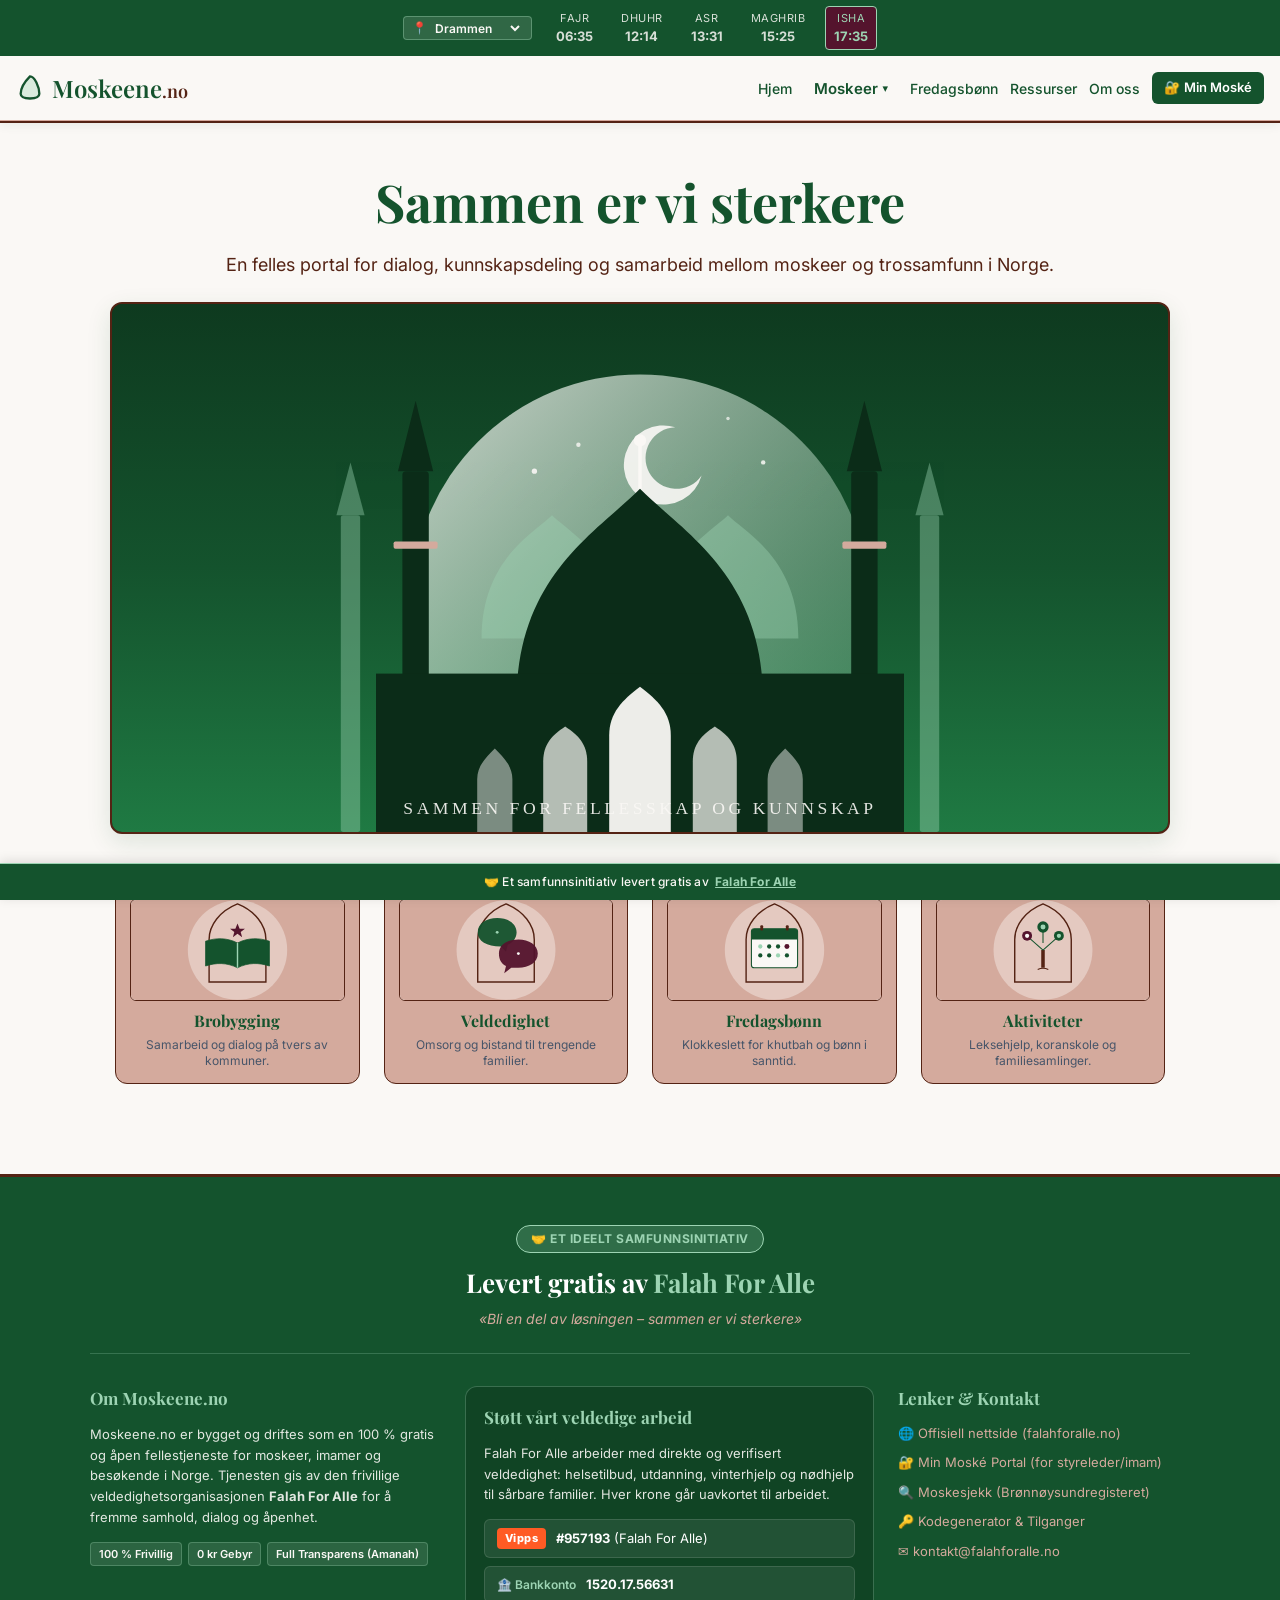
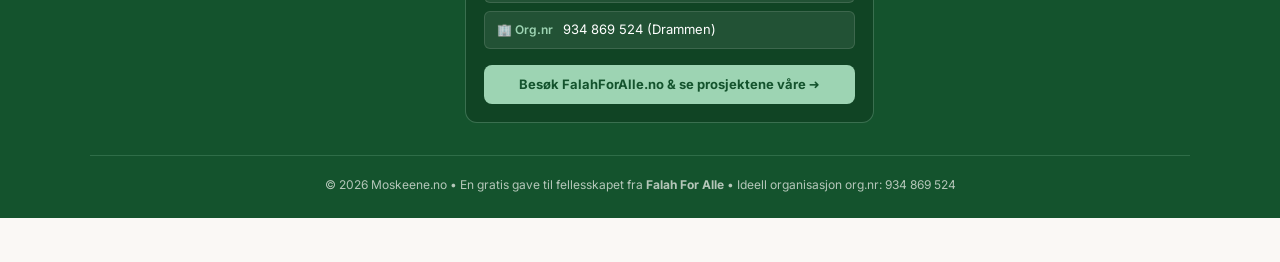
==== commit 32f28914: "Sikkerhetsutbedringer XSS, tellelogikk for fredagsbønn og sticky topp/bunnlinje" ====
--- a/index.html
+++ b/index.html
@@ -3,7 +3,7 @@
 
 <head>
     <meta charset="UTF-8">
-    <meta name="viewport" content="width=device-width, initial-scale=1.0">
+    <meta name="viewport" content="width=device-width, initial-scale=1.0, viewport-fit=cover">
     <title>Skall - Moskeene</title>
 
     <!-- Google Fonts: Inter (Lesetekst) & Playfair Display (Overskrifter) -->
@@ -147,9 +147,6 @@
             <!-- 1. Standard velkomstvisning -->
             <div id="heroDefaultView">
                 <div class="hero-content">
-                    <div class="hero-initiativ-tag">
-                        <span>🤝</span> Et samfunnsinitiativ fra <a href="https://falahforalle.no" target="_blank" rel="noopener noreferrer">falahforalle.no</a>
-                    </div>
                     <h1>Sammen er vi sterkere</h1>
                     <p>En felles portal for dialog, kunnskapsdeling og samarbeid mellom moskeer og trossamfunn i Norge.</p>
                 </div>
@@ -272,6 +269,11 @@
         </div>
     </footer>
 
+    <!-- Fast, slank bunnstripe: Et samfunnsinitiativ fra Falah For Alle -->
+    <div class="sticky-bottom-bar" role="complementary" aria-label="Samfunnsinitiativ">
+        <span>🤝 Et samfunnsinitiativ levert gratis av <a href="https://falahforalle.no" target="_blank" rel="noopener noreferrer">Falah For Alle</a></span>
+    </div>
+
     <!-- JavaScript: Data først, deretter logikken -->
     <script src="bonnetider-data.js"></script>
     <script src="script.js"></script>
--- a/style.css
+++ b/style.css
@@ -36,6 +36,7 @@
     color: var(--primary-hoved);
     font-family: var(--font-tekst);
     line-height: 1.5;
+    padding-bottom: calc(44px + env(safe-area-inset-bottom, 0px));
 }
 
 a {
@@ -43,9 +44,14 @@
     text-decoration: none;
 }
 
-/* 3. HEADER (site-header) */
+/* 3. HEADER (site-header) - Fastlåst (sticky) på toppen */
 .site-header {
+    position: sticky;
+    top: 0;
+    z-index: 1000;
+    background-color: var(--background-bakgrunn);
     border-bottom: 2px solid var(--secondary-brun);
+    box-shadow: 0 2px 10px rgba(20, 83, 45, 0.08);
 }
 
 /* BRANSJENAVN: top-bar (Smal stripe helt øverst med byvelger og 5 bønnetider) */
@@ -56,6 +62,7 @@
     gap: 16px;
     flex-wrap: wrap;
     padding: 6px 12px;
+    padding-top: calc(6px + env(safe-area-inset-top, 0px));
     background-color: var(--primary-hoved);
     color: var(--background-bakgrunn);
 }
@@ -228,10 +235,15 @@
     width: 280px;
     max-width: 85vw;
     height: 100vh;
+    height: 100dvh;
     background-color: #FFFFFF;
     box-shadow: -8px 0 24px rgba(0, 0, 0, 0.25);
     z-index: 10002;
     padding: 20px;
+    padding-top: calc(16px + env(safe-area-inset-top, 0px));
+    padding-bottom: calc(52px + env(safe-area-inset-bottom, 0px));
+    overflow-y: auto;
+    -webkit-overflow-scrolling: touch;
     flex-direction: column;
     gap: 16px;
     animation: slideInRight 0.2s ease;
@@ -1335,6 +1347,7 @@
     /* 1. Topplinje for bønnetider: holder seg på 1 ren linje uten å brekke */
     .top-bar {
         padding: 4px 8px;
+        padding-top: calc(4px + env(safe-area-inset-top, 0px));
         gap: 6px;
         flex-wrap: nowrap;
         overflow-x: auto;
@@ -1465,3 +1478,48 @@
         font-size: 52px; /* Flott og stor overskrift på PC */
     }
 }
+
+/* ==========================================================================
+   7. FAST STICKY BUNNSTRIPE - Falah For Alle Samfunnsinitiativ
+   ========================================================================== */
+.sticky-bottom-bar {
+    position: fixed;
+    bottom: 0;
+    left: 0;
+    right: 0;
+    z-index: 999;
+    background-color: var(--primary-hoved);
+    color: var(--background-bakgrunn);
+    text-align: center;
+    font-size: 12px;
+    font-weight: 500;
+    padding: 9px 14px;
+    padding-bottom: calc(9px + env(safe-area-inset-bottom, 0px));
+    border-top: 1px solid var(--primary-lys-salvie);
+    box-shadow: 0 -2px 12px rgba(0, 0, 0, 0.12);
+    display: flex;
+    justify-content: center;
+    align-items: center;
+    gap: 6px;
+    letter-spacing: 0.2px;
+}
+
+.sticky-bottom-bar a {
+    color: var(--primary-lys-salvie);
+    font-weight: 700;
+    text-decoration: underline;
+    margin-left: 3px;
+    transition: color 0.15s ease;
+}
+
+.sticky-bottom-bar a:hover {
+    color: #ffffff;
+}
+
+@media (max-width: 480px) {
+    .sticky-bottom-bar {
+        font-size: 11px;
+        padding: 7px 10px;
+        padding-bottom: calc(7px + env(safe-area-inset-bottom, 0px));
+    }
+}
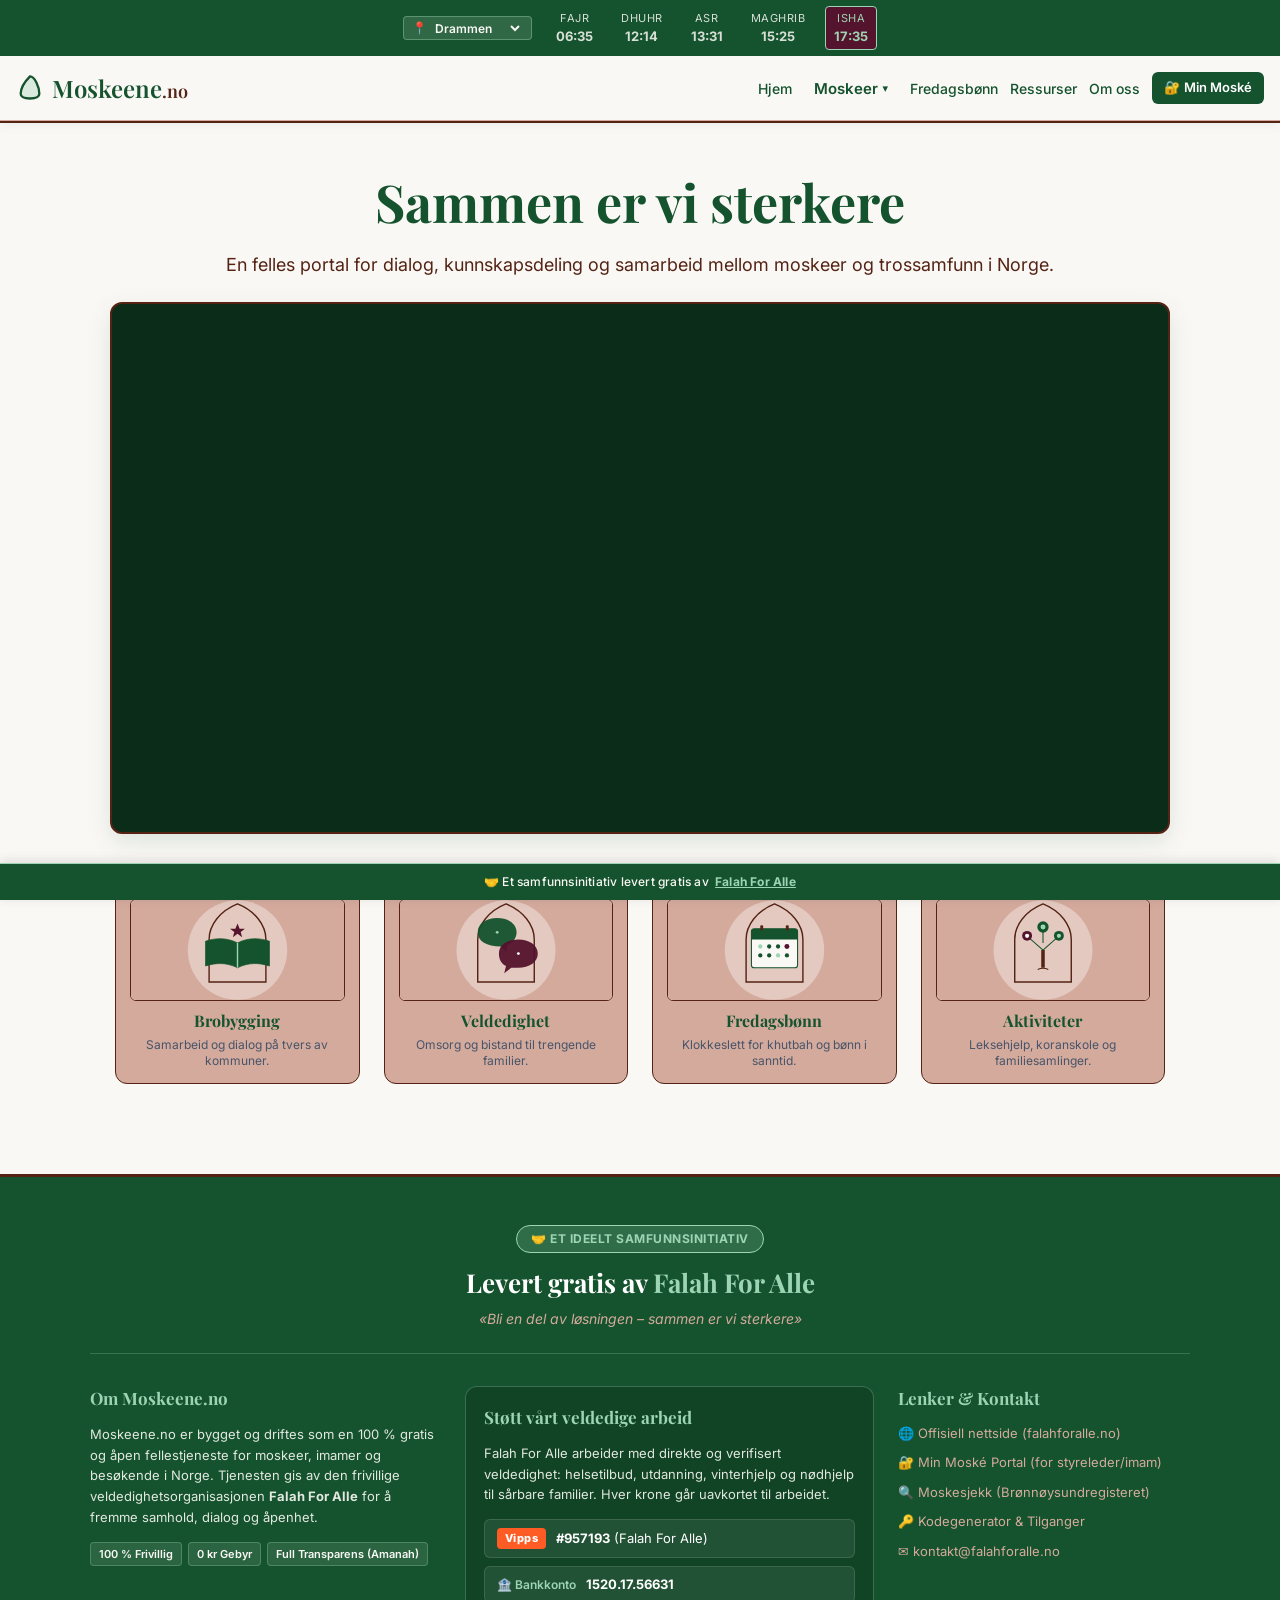
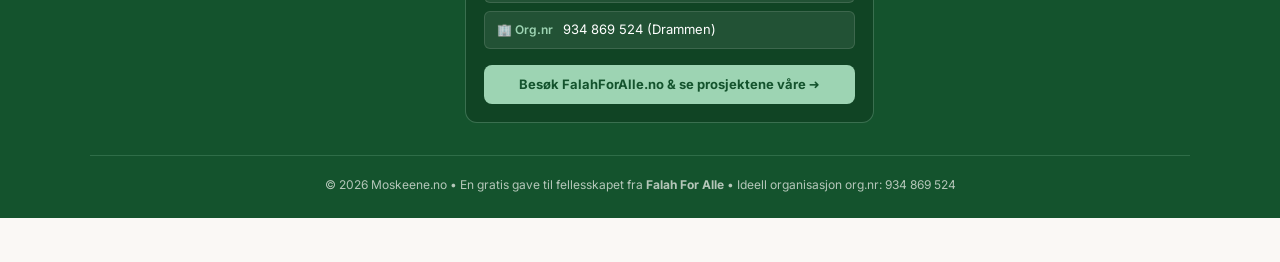
==== commit f48f4067: "feat(media): opprett arkiv for originalbilder og legg til responsive web-optimerte hero-bannere" ====
--- a/index.html
+++ b/index.html
@@ -151,7 +151,10 @@
                     <p>En felles portal for dialog, kunnskapsdeling og samarbeid mellom moskeer og trossamfunn i Norge.</p>
                 </div>
                 <div class="hero-image-box">
-                    <img src="images/hero-banner.svg" alt="Fellesskap og moskéarkitektur" class="hero-image">
+                    <picture>
+                        <source media="(max-width: 640px)" srcset="images/hero-banner-mobile.jpg">
+                        <img src="images/hero-banner.jpg" alt="Fellesskap og moskéarkitektur" class="hero-image" loading="eager" decoding="async">
+                    </picture>
                 </div>
             </div>
 
@@ -274,8 +277,11 @@
         <span>🤝 Et samfunnsinitiativ levert gratis av <a href="https://falahforalle.no" target="_blank" rel="noopener noreferrer">Falah For Alle</a></span>
     </div>
 
-    <!-- JavaScript: Data først, deretter logikken -->
-    <script src="bonnetider-data.js"></script>
+    <!-- JavaScript: Modulær oppbygging (Data, Verktøy, Store, Bønnetider og Hovedapp) -->
+    <script src="data/bonnetider-drammen.js"></script>
+    <script src="js/utils.js"></script>
+    <script src="js/store.js"></script>
+    <script src="js/bonnetider.js"></script>
     <script src="script.js"></script>
 </body>
 
--- a/style.css
+++ b/style.css
@@ -583,7 +583,8 @@
     height: auto;
     display: block;
     aspect-ratio: 2 / 1;
-    object-fit: contain;
+    object-fit: cover;
+    object-position: center;
 }
 
 /* BRANSJENAVN: cards-section (Kompakt 2x2 på mobil, 4 kolonner på PC) */
@@ -1436,7 +1437,8 @@
         width: 100%;
         height: auto;
         aspect-ratio: 2 / 1;
-        object-fit: contain;
+        object-fit: cover;
+        object-position: center;
         display: block;
     }
 }
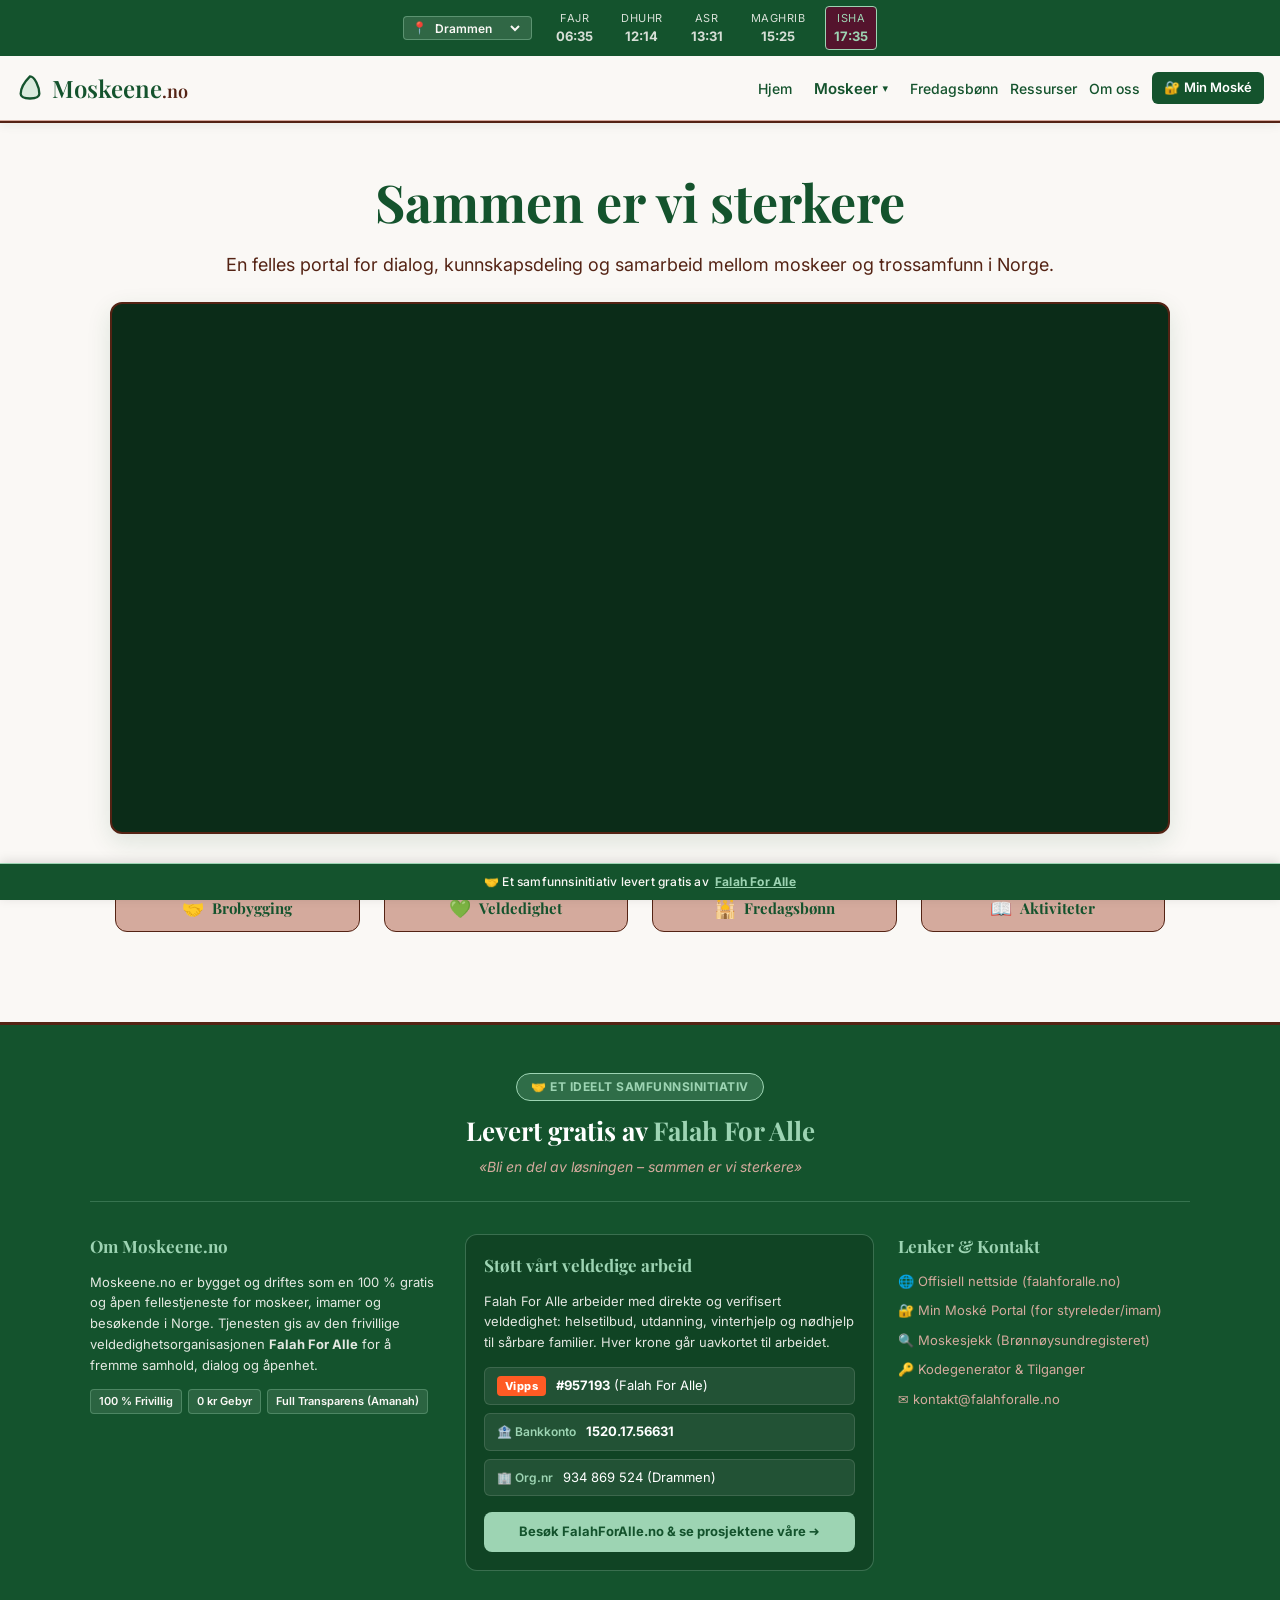
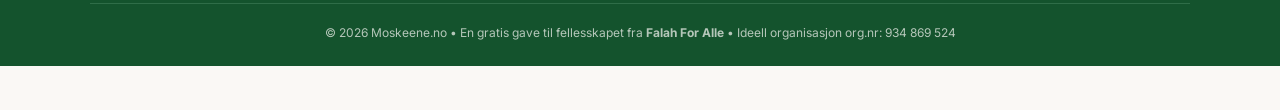
==== commit a281496d: "feat(ui): konverter 4 informasjonskort til kompakte touch-vennlige hurtigknapper for mobil" ====
--- a/index.html
+++ b/index.html
@@ -165,35 +165,23 @@
             <div id="heroFredagsbonnView" style="display: none;"></div>
         </section>
 
-        <!-- VISES PÅ SKJERMEN: cards-section & bildekort (Kompakt 2x2 på mobil) -->
-        <section class="cards-section">
-            <div class="card">
-                <div class="card-image-box">
-                    <img src="images/kort-best-praksis.svg" alt="Brobygging og fellesskap" class="card-image">
-                </div>
-                <h3>Brobygging</h3>
-                <p>Samarbeid og dialog på tvers av kommuner.</p>
-            </div>
-            <div class="card">
-                <div class="card-image-box">
-                    <img src="images/kort-trosdialog.svg" alt="Veldedighet og omsorg" class="card-image">
-                </div>
-                <h3>Veldedighet</h3>
-                <p>Omsorg og bistand til trengende familier.</p>
-            </div>
-            <div class="card" onclick="visFredagsbonnOversikt(true)" style="cursor:pointer;" title="Klikk for å se fredagsbønner">
-                <div class="card-image-box">
-                    <img src="images/kort-kalender.svg" alt="Fredagsbønn og bønnetider" class="card-image">
-                </div>
-                <h3>Fredagsbønn</h3>
-                <p>Klokkeslett for khutbah og bønn i sanntid.</p>
-            </div>
-            <div class="card">
-                <div class="card-image-box">
-                    <img src="images/kort-erfaringsbank.svg" alt="Aktiviteter og lokaltilbud" class="card-image">
-                </div>
-                <h3>Aktiviteter</h3>
-                <p>Leksehjelp, koranskole og familiesamlinger.</p>
+        <!-- VISES PÅ SKJERMEN: cards-section & hurtigknapper (Kompakt 2x2 på mobil) -->
+        <section class="cards-section" aria-label="Hurtigvalg">
+            <div class="card" onclick="location.href='#om-oss'" title="Samarbeid og dialog">
+                <span class="card-icon">🤝</span>
+                <span class="card-title">Brobygging</span>
+            </div>
+            <div class="card" onclick="location.href='#om-oss'" title="Omsorg og bistand">
+                <span class="card-icon">💚</span>
+                <span class="card-title">Veldedighet</span>
+            </div>
+            <div class="card card-action" onclick="visFredagsbonnOversikt(true)" style="cursor:pointer;" title="Klikk for å se fredagsbønner i sanntid">
+                <span class="card-icon">🕌</span>
+                <span class="card-title">Fredagsbønn</span>
+            </div>
+            <div class="card" onclick="location.href='#om-oss'" title="Lokale tilbud og samlinger">
+                <span class="card-icon">📖</span>
+                <span class="card-title">Aktiviteter</span>
             </div>
         </section>
 
--- a/style.css
+++ b/style.css
@@ -591,7 +591,7 @@
 .cards-section {
     display: grid;
     grid-template-columns: repeat(2, 1fr);
-    gap: 10px;
+    gap: 8px;
     max-width: 100%;
     margin: 0 auto;
 }
@@ -599,76 +599,61 @@
 @media (min-width: 768px) {
     .cards-section {
         grid-template-columns: repeat(4, 1fr);
-        gap: 16px;
+        gap: 12px;
         max-width: 1050px;
     }
 }
 
-/* BRANSJENAVN: card (Kompakt og stilren brikke) */
+/* BRANSJENAVN: card (Kompakt og stilren hurtigknapp/flis) */
 .card {
     border: 1.5px solid var(--secondary-brun);
     background-color: var(--surface-sand);
     color: var(--primary-hoved);
-    padding: 10px;
+    padding: 10px 12px;
+    min-height: 44px;
     border-radius: var(--radius-card-kort);
     font-family: var(--font-tittel);
     text-align: center;
-    transition: transform 0.2s ease, box-shadow 0.2s ease;
-    display: flex;
-    flex-direction: column;
-}
-
-.card:hover {
+    transition: transform 0.2s ease, box-shadow 0.2s ease, background-color 0.2s ease;
+    display: flex;
+    align-items: center;
+    justify-content: center;
+    gap: 8px;
+    cursor: pointer;
+    user-select: none;
+    box-sizing: border-box;
+}
+
+.card:hover, .card:active {
     transform: translateY(-2px);
-    box-shadow: 0 6px 14px rgba(84, 35, 20, 0.12);
-}
-
-.card h3 {
+    box-shadow: 0 4px 12px rgba(84, 35, 20, 0.12);
+    background-color: #FDFBF7;
+}
+
+.card .card-icon {
+    font-size: 16px;
+    line-height: 1;
+    display: inline-flex;
+    align-items: center;
+}
+
+.card .card-title {
     font-size: 13px;
-    margin-top: 8px;
-    margin-bottom: 2px;
-    line-height: 1.25;
-}
-
-.card p {
-    font-family: var(--font-tekst);
-    font-size: 11px;
-    color: #475569;
-    margin-top: 2px;
-    line-height: 1.35;
-    margin-bottom: 0;
-}
-
-/* Bildeboks inne i hvert kort */
-.card-image-box {
-    width: 100%;
-    overflow: hidden;
-    border: 1px solid var(--secondary-brun);
-    border-radius: 6px;
-    background: #FFFFFF;
-}
-
-.card-image {
-    width: 100%;
-    height: 72px;
-    display: block;
-    object-fit: cover;
+    font-weight: 700;
+    line-height: 1.2;
+    color: var(--primary-hoved);
 }
 
 @media (min-width: 768px) {
     .card {
-        padding: 14px;
-    }
-    .card h3 {
-        font-size: 16px;
-        margin-top: 10px;
-    }
-    .card p {
-        font-size: 12px;
-        margin-top: 4px;
-    }
-    .card-image {
-        height: 100px;
+        padding: 12px 16px;
+        min-height: 48px;
+    }
+    .card .card-icon {
+        font-size: 18px;
+    }
+    .card .card-title {
+        font-size: 15px;
     }
 }
 
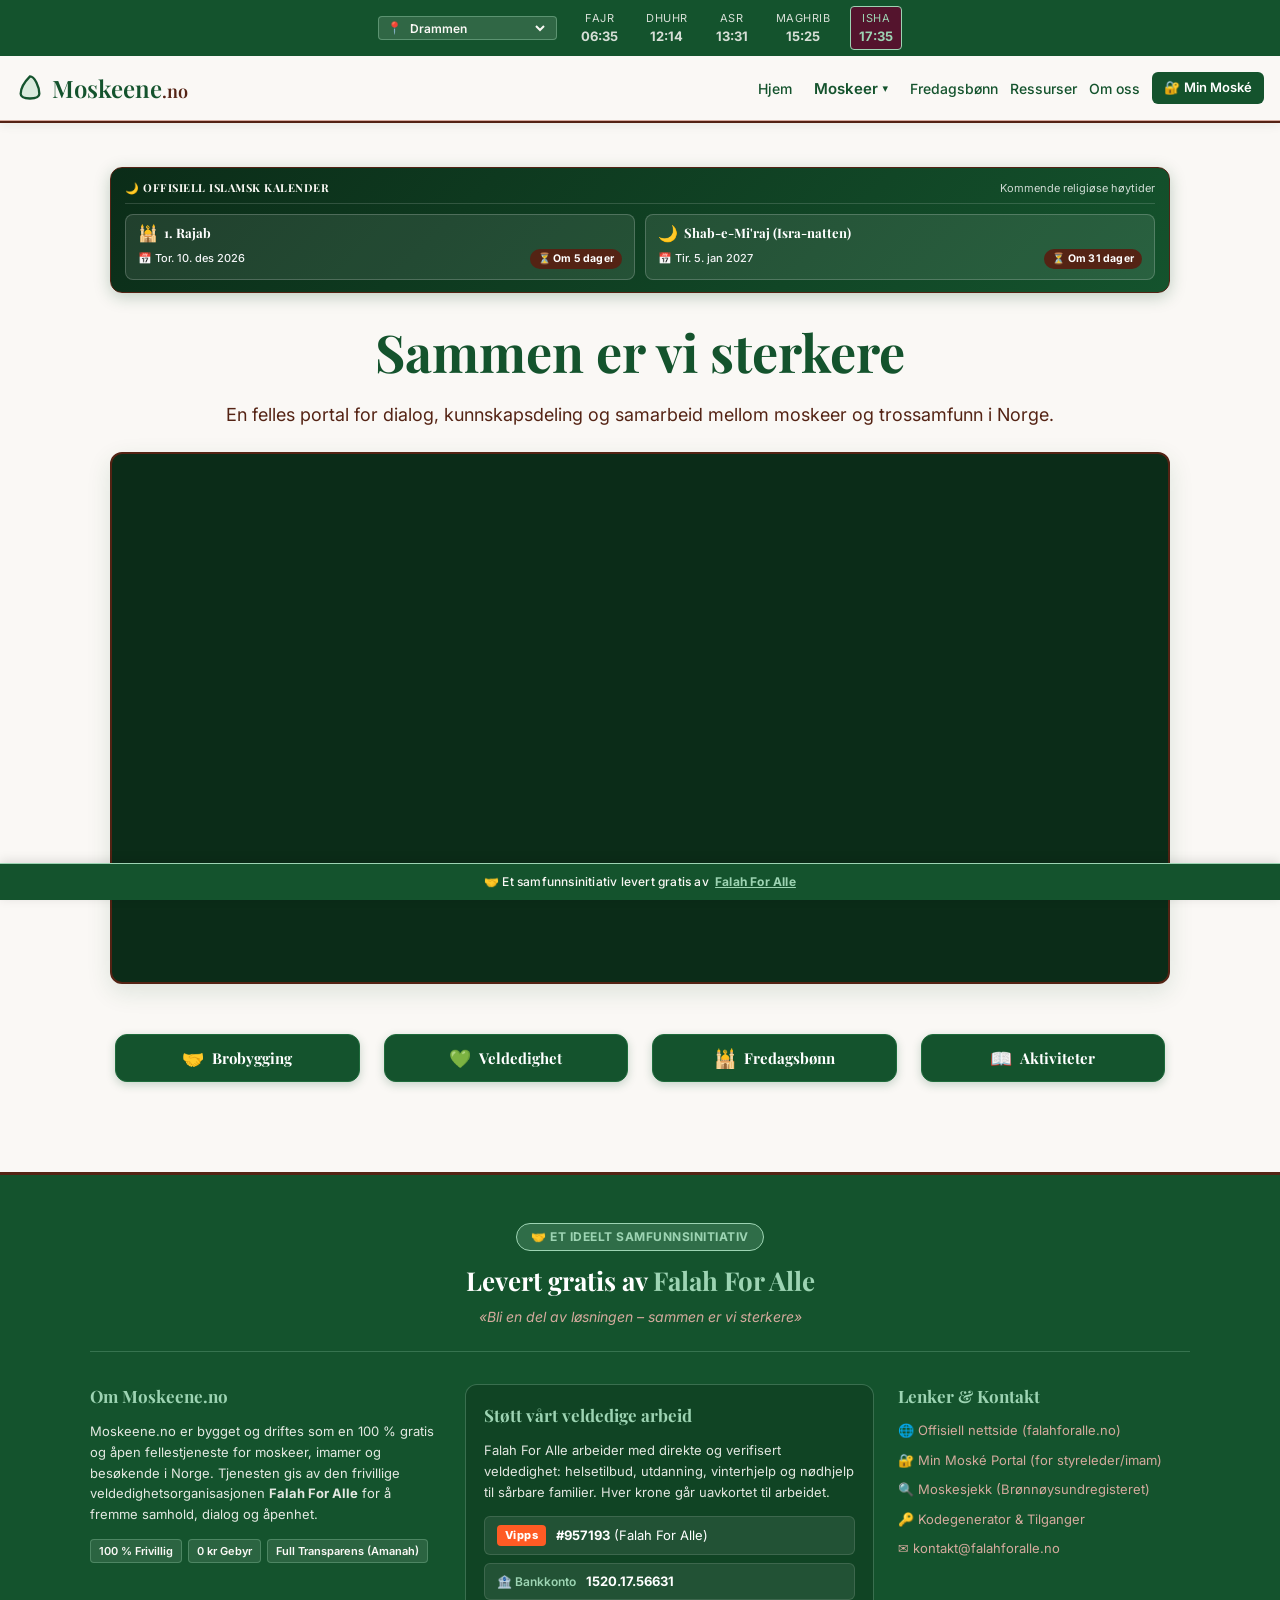
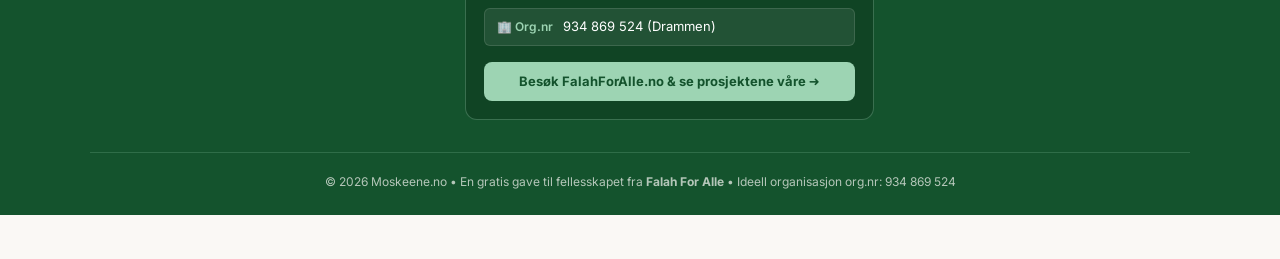
==== commit 188f4144: "feat: integrer offisielle bønnetider for Buskerud, islamske høytider og høykontrast hurtigknapper" ====
--- a/index.html
+++ b/index.html
@@ -4,7 +4,7 @@
 <head>
     <meta charset="UTF-8">
     <meta name="viewport" content="width=device-width, initial-scale=1.0, viewport-fit=cover">
-    <title>Skall - Moskeene</title>
+    <title>Moskeene.no</title>
 
     <!-- Google Fonts: Inter (Lesetekst) & Playfair Display (Overskrifter) -->
     <link rel="preconnect" href="https://fonts.googleapis.com">
@@ -27,13 +27,19 @@
             <!-- By-velger for bønnetider -->
             <div class="city-selector-wrap">
                 <span class="location-icon">📍</span>
-                <select id="city-select" aria-label="Velg by for bønnetider">
-                    <option value="drammen" selected>Drammen</option>
-                    <option value="oslo">Oslo</option>
-                    <option value="bergen">Bergen</option>
-                    <option value="trondheim">Trondheim</option>
-                    <option value="stavanger">Stavanger</option>
-                    <option value="kristiansand">Kristiansand</option>
+                <select id="city-select" aria-label="Velg kommune i Buskerud for bønnetider">
+                    <option value="Drammen" selected>Drammen</option>
+                    <option value="Lier">Lier</option>
+                    <option value="Kongsberg">Kongsberg</option>
+                    <option value="Øvre Eiker">Øvre Eiker</option>
+                    <option value="Ringerike (Hønefoss)">Hønefoss (Ringerike)</option>
+                    <option value="Modum">Modum</option>
+                    <option value="Hole">Hole</option>
+                    <option value="Gol">Gol</option>
+                    <option value="Hemsedal">Hemsedal</option>
+                    <option value="Ål">Ål</option>
+                    <option value="Hol (Geilo)">Geilo (Hol)</option>
+                    <option value="Nesbyen">Nesbyen</option>
                 </select>
             </div>
 
@@ -146,6 +152,11 @@
         <section class="hero-section" id="heroSection">
             <!-- 1. Standard velkomstvisning -->
             <div id="heroDefaultView">
+                <!-- KOMMENDE ISLAMSKE HØYTIDER (Plassert øverst for maksimal synlighet) -->
+                <div class="hero-hoytider-wrap" id="heroHoytiderWrap" aria-label="Kommende islamske høytider">
+                    <!-- Fylles automatisk fra data/islamske-hoytider.json -->
+                </div>
+
                 <div class="hero-content">
                     <h1>Sammen er vi sterkere</h1>
                     <p>En felles portal for dialog, kunnskapsdeling og samarbeid mellom moskeer og trossamfunn i Norge.</p>
@@ -270,6 +281,7 @@
     <script src="js/utils.js"></script>
     <script src="js/store.js"></script>
     <script src="js/bonnetider.js"></script>
+    <script src="js/hoytider.js"></script>
     <script src="script.js"></script>
 </body>
 
--- a/style.css
+++ b/style.css
@@ -587,6 +587,122 @@
     object-position: center;
 }
 
+/* ==========================================================================
+   KOMMENDE ISLAMSKE HØYTIDER (I Hero-banneret)
+   ========================================================================== */
+.hero-hoytider-wrap {
+    margin-top: 4px;
+    margin-bottom: 20px;
+    background: linear-gradient(135deg, #0b2c18 0%, #14532d 100%);
+    border: 1.5px solid var(--secondary-brun);
+    border-radius: var(--radius-card-kort);
+    padding: 12px 14px;
+    box-shadow: 0 4px 16px rgba(20, 83, 45, 0.25);
+    color: #FFFFFF;
+}
+
+.hero-hoytider-header {
+    display: flex;
+    align-items: center;
+    justify-content: space-between;
+    margin-bottom: 10px;
+    padding-bottom: 6px;
+    border-bottom: 1px solid rgba(255, 255, 255, 0.15);
+}
+
+.hero-hoytider-tag {
+    font-family: var(--font-tittel);
+    font-size: 11px;
+    font-weight: 700;
+    text-transform: uppercase;
+    letter-spacing: 0.5px;
+    color: #FDFBF7;
+}
+
+.hero-hoytider-info {
+    font-size: 11px;
+    color: rgba(255, 255, 255, 0.8);
+}
+
+.hero-hoytider-grid {
+    display: grid;
+    grid-template-columns: repeat(2, 1fr);
+    gap: 10px;
+}
+
+.hoytid-brikke {
+    background: rgba(255, 255, 255, 0.09);
+    border: 1px solid rgba(255, 255, 255, 0.2);
+    border-radius: 8px;
+    padding: 10px 12px;
+    display: flex;
+    flex-direction: column;
+    gap: 4px;
+    transition: transform 0.2s ease, background 0.2s ease;
+}
+
+.hoytid-brikke:hover {
+    transform: translateY(-1px);
+    background: rgba(255, 255, 255, 0.14);
+}
+
+.hoytid-brikke-header {
+    display: flex;
+    align-items: center;
+    gap: 6px;
+}
+
+.hoytid-ikon {
+    font-size: 16px;
+    line-height: 1;
+}
+
+.hoytid-navn {
+    font-family: var(--font-tittel);
+    font-size: 13px;
+    font-weight: 700;
+    color: #FFFFFF;
+    line-height: 1.25;
+}
+
+.hoytid-brikke-detaljer {
+    display: flex;
+    align-items: center;
+    justify-content: space-between;
+    margin-top: 4px;
+    font-size: 11px;
+    flex-wrap: wrap;
+    gap: 4px;
+}
+
+.hoytid-dato {
+    color: #F3F4F6;
+    font-weight: 500;
+}
+
+.hoytid-nedtelling {
+    background-color: var(--secondary-brun);
+    color: #FFFFFF;
+    padding: 2px 8px;
+    border-radius: 12px;
+    font-size: 10.5px;
+    font-weight: 700;
+    letter-spacing: 0.2px;
+    white-space: nowrap;
+}
+
+@media (max-width: 480px) {
+    .hero-hoytider-grid {
+        grid-template-columns: 1fr;
+        gap: 8px;
+    }
+    .hero-hoytider-header {
+        flex-direction: column;
+        align-items: flex-start;
+        gap: 2px;
+    }
+}
+
 /* BRANSJENAVN: cards-section (Kompakt 2x2 på mobil, 4 kolonner på PC) */
 .cards-section {
     display: grid;
@@ -604,11 +720,11 @@
     }
 }
 
-/* BRANSJENAVN: card (Kompakt og stilren hurtigknapp/flis) */
+/* BRANSJENAVN: card (Kompakt og stilren hurtigknapp/flis med høy kontrast) */
 .card {
-    border: 1.5px solid var(--secondary-brun);
-    background-color: var(--surface-sand);
-    color: var(--primary-hoved);
+    border: 1px solid #1E6B3B;
+    background-color: var(--primary-hoved);
+    color: #FFFFFF;
     padding: 10px 12px;
     min-height: 44px;
     border-radius: var(--radius-card-kort);
@@ -622,12 +738,13 @@
     cursor: pointer;
     user-select: none;
     box-sizing: border-box;
+    box-shadow: 0 3px 10px rgba(20, 83, 45, 0.22);
 }
 
 .card:hover, .card:active {
     transform: translateY(-2px);
-    box-shadow: 0 4px 12px rgba(84, 35, 20, 0.12);
-    background-color: #FDFBF7;
+    box-shadow: 0 5px 14px rgba(20, 83, 45, 0.35);
+    background-color: #0F3D21;
 }
 
 .card .card-icon {
@@ -641,7 +758,7 @@
     font-size: 13px;
     font-weight: 700;
     line-height: 1.2;
-    color: var(--primary-hoved);
+    color: #FFFFFF;
 }
 
 @media (min-width: 768px) {
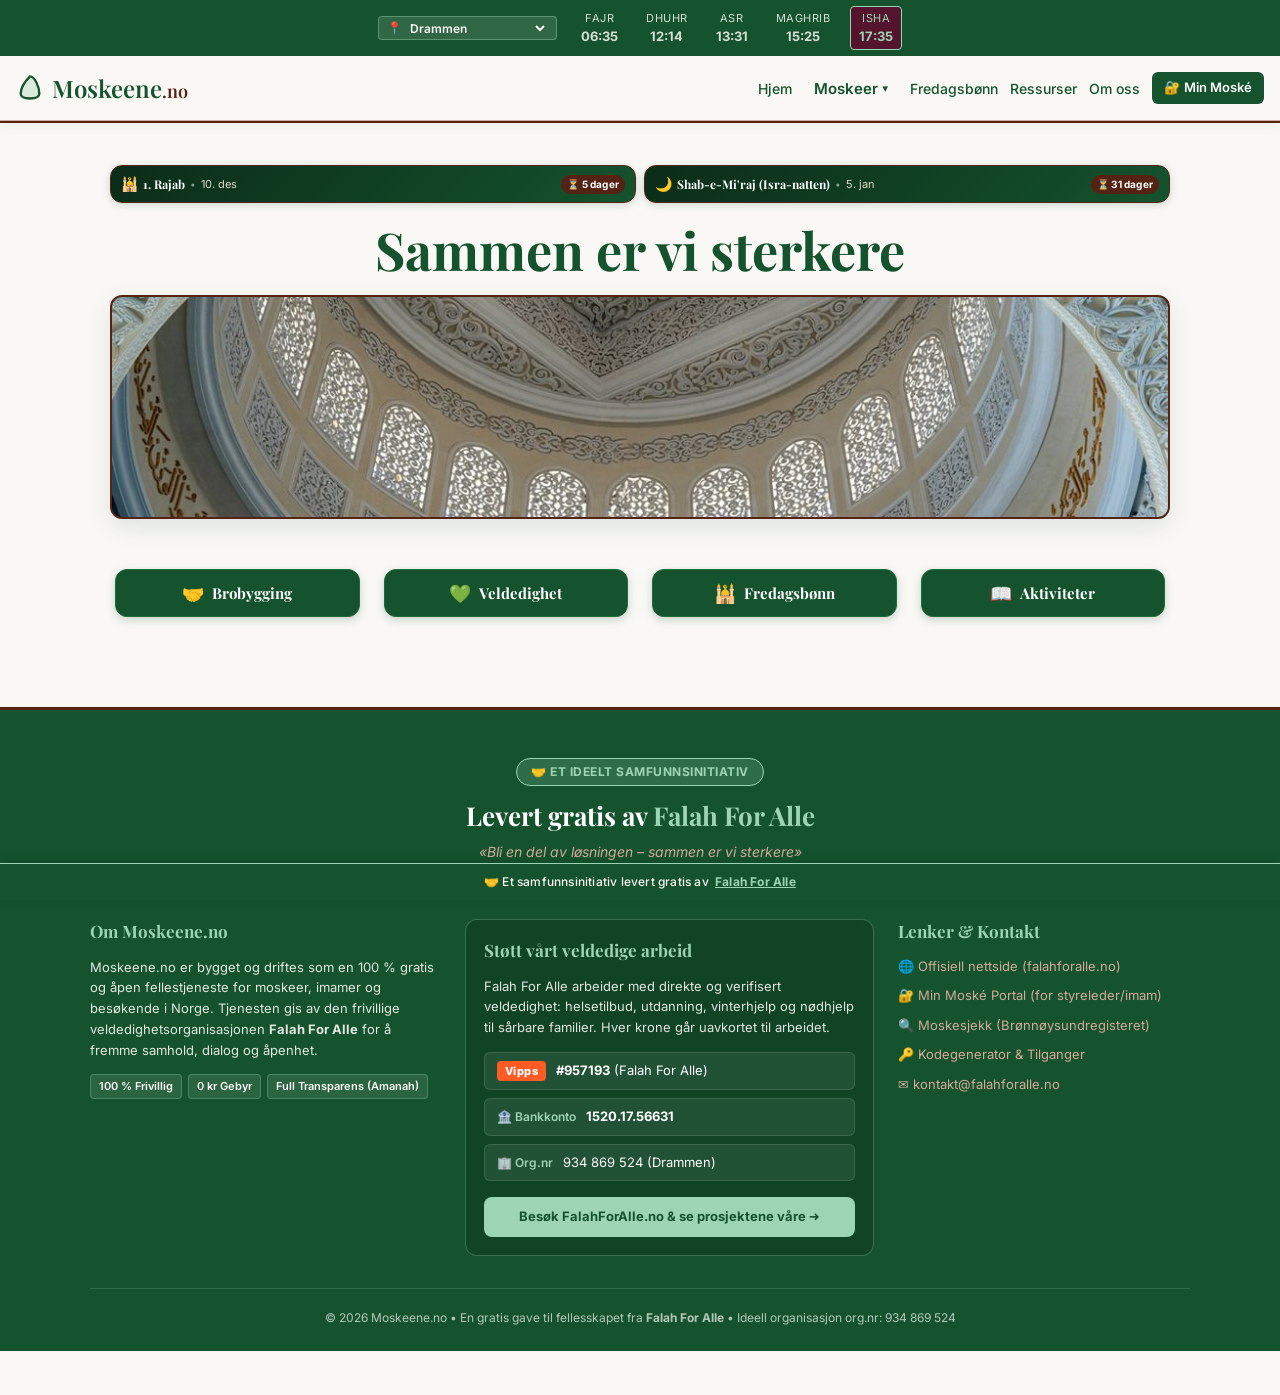
==== commit 3396cc02: "style: gjor hero-seksjonen super-kompakt for mobil med 3:1 panoramabilde og slanke hoytidsbrikker" ====
--- a/index.html
+++ b/index.html
@@ -159,7 +159,6 @@
 
                 <div class="hero-content">
                     <h1>Sammen er vi sterkere</h1>
-                    <p>En felles portal for dialog, kunnskapsdeling og samarbeid mellom moskeer og trossamfunn i Norge.</p>
                 </div>
                 <div class="hero-image-box">
                     <picture>
--- a/style.css
+++ b/style.css
@@ -557,15 +557,15 @@
 
 .hero-section h1 {
     font-family: var(--font-tittel);
-    font-size: 36px;
-    color: var(--primary-hoved);
-    margin-bottom: 10px;
+    font-size: 24px;
+    color: var(--primary-hoved);
+    margin: 4px 0 6px 0;
 }
 
 .hero-section p {
     color: var(--secondary-brun);
-    font-size: 18px;
-    margin-bottom: 24px;
+    font-size: 15px;
+    margin-bottom: 12px;
 }
 
 /* Topp-bilde (Panoramabilde) */
@@ -581,125 +581,117 @@
 .hero-image {
     width: 100%;
     height: auto;
+    max-height: 220px;
     display: block;
-    aspect-ratio: 2 / 1;
+    aspect-ratio: 3 / 1;
     object-fit: cover;
-    object-position: center;
+    object-position: center 35%;
 }
 
 /* ==========================================================================
-   KOMMENDE ISLAMSKE HØYTIDER (I Hero-banneret)
+   KOMMENDE ISLAMSKE HØYTIDER (Superkompakt mini-stripe i Hero-banneret)
    ========================================================================== */
 .hero-hoytider-wrap {
-    margin-top: 4px;
-    margin-bottom: 20px;
+    margin-top: 2px;
+    margin-bottom: 8px;
+    background: transparent;
+    padding: 0;
+    border: none;
+    box-shadow: none;
+}
+
+.hero-hoytider-grid {
+    display: grid;
+    grid-template-columns: repeat(2, 1fr);
+    gap: 8px;
+    width: 100%;
+}
+
+.hoytid-mini-brikke {
     background: linear-gradient(135deg, #0b2c18 0%, #14532d 100%);
     border: 1.5px solid var(--secondary-brun);
     border-radius: var(--radius-card-kort);
-    padding: 12px 14px;
-    box-shadow: 0 4px 16px rgba(20, 83, 45, 0.25);
+    padding: 6px 10px;
+    min-height: 38px;
+    display: flex;
+    align-items: center;
+    justify-content: space-between;
+    gap: 6px;
     color: #FFFFFF;
-}
-
-.hero-hoytider-header {
-    display: flex;
-    align-items: center;
-    justify-content: space-between;
-    margin-bottom: 10px;
-    padding-bottom: 6px;
-    border-bottom: 1px solid rgba(255, 255, 255, 0.15);
-}
-
-.hero-hoytider-tag {
+    box-sizing: border-box;
+    box-shadow: 0 2px 8px rgba(20, 83, 45, 0.2);
+    transition: transform 0.2s ease, box-shadow 0.2s ease;
+}
+
+.hoytid-mini-brikke:hover {
+    transform: translateY(-1px);
+    box-shadow: 0 4px 12px rgba(20, 83, 45, 0.3);
+}
+
+.hoytid-mini-left {
+    display: flex;
+    align-items: center;
+    gap: 5px;
+    min-width: 0;
+    overflow: hidden;
+}
+
+.hoytid-mini-ikon {
+    font-size: 14px;
+    line-height: 1;
+    flex-shrink: 0;
+}
+
+.hoytid-mini-navn {
     font-family: var(--font-tittel);
+    font-size: 12px;
+    font-weight: 700;
+    color: #FFFFFF;
+    white-space: nowrap;
+    overflow: hidden;
+    text-overflow: ellipsis;
+}
+
+.hoytid-mini-prikk {
+    color: rgba(255, 255, 255, 0.5);
+    font-size: 10px;
+    flex-shrink: 0;
+}
+
+.hoytid-mini-dato {
     font-size: 11px;
-    font-weight: 700;
-    text-transform: uppercase;
-    letter-spacing: 0.5px;
-    color: #FDFBF7;
-}
-
-.hero-hoytider-info {
-    font-size: 11px;
-    color: rgba(255, 255, 255, 0.8);
-}
-
-.hero-hoytider-grid {
-    display: grid;
-    grid-template-columns: repeat(2, 1fr);
-    gap: 10px;
-}
-
-.hoytid-brikke {
-    background: rgba(255, 255, 255, 0.09);
-    border: 1px solid rgba(255, 255, 255, 0.2);
-    border-radius: 8px;
-    padding: 10px 12px;
-    display: flex;
-    flex-direction: column;
-    gap: 4px;
-    transition: transform 0.2s ease, background 0.2s ease;
-}
-
-.hoytid-brikke:hover {
-    transform: translateY(-1px);
-    background: rgba(255, 255, 255, 0.14);
-}
-
-.hoytid-brikke-header {
-    display: flex;
-    align-items: center;
-    gap: 6px;
-}
-
-.hoytid-ikon {
-    font-size: 16px;
-    line-height: 1;
-}
-
-.hoytid-navn {
-    font-family: var(--font-tittel);
-    font-size: 13px;
-    font-weight: 700;
-    color: #FFFFFF;
-    line-height: 1.25;
-}
-
-.hoytid-brikke-detaljer {
-    display: flex;
-    align-items: center;
-    justify-content: space-between;
-    margin-top: 4px;
-    font-size: 11px;
-    flex-wrap: wrap;
-    gap: 4px;
-}
-
-.hoytid-dato {
-    color: #F3F4F6;
-    font-weight: 500;
-}
-
-.hoytid-nedtelling {
+    color: #E2D9C8;
+    white-space: nowrap;
+    flex-shrink: 0;
+}
+
+.hoytid-mini-teller {
     background-color: var(--secondary-brun);
     color: #FFFFFF;
-    padding: 2px 8px;
-    border-radius: 12px;
-    font-size: 10.5px;
+    padding: 2px 6px;
+    border-radius: 10px;
+    font-size: 10px;
     font-weight: 700;
     letter-spacing: 0.2px;
     white-space: nowrap;
+    flex-shrink: 0;
 }
 
 @media (max-width: 480px) {
-    .hero-hoytider-grid {
-        grid-template-columns: 1fr;
-        gap: 8px;
-    }
-    .hero-hoytider-header {
-        flex-direction: column;
-        align-items: flex-start;
-        gap: 2px;
+    .hoytid-mini-brikke {
+        padding: 5px 8px;
+        min-height: 34px;
+        gap: 4px;
+    }
+    .hoytid-mini-navn {
+        font-size: 11px;
+    }
+    .hoytid-mini-dato {
+        font-size: 10px;
+    }
+    .hoytid-mini-teller {
+        font-size: 9.5px;
+        padding: 1px 5px;
     }
 }
 
@@ -1517,20 +1509,15 @@
         margin-bottom: 8px;
     }
     .hero-section h1 {
-        font-size: 22px;
-        margin-bottom: 4px;
-        line-height: 1.25;
+        font-size: 17px;
+        margin: 2px 0 4px 0;
+        line-height: 1.2;
     }
     .hero-section p {
-        font-size: 13px;
-        line-height: 1.35;
-        margin-bottom: 12px;
-        max-width: 320px;
-        margin-left: auto;
-        margin-right: auto;
+        display: none;
     }
     .hero-image-box {
-        border-radius: 10px;
+        border-radius: 8px;
         border: 1.5px solid var(--secondary-brun);
         box-shadow: 0 4px 16px rgba(20, 83, 45, 0.12);
         background-color: #0b2c18;
@@ -1538,9 +1525,9 @@
     .hero-image {
         width: 100%;
         height: auto;
-        aspect-ratio: 2 / 1;
+        aspect-ratio: 3 / 1;
         object-fit: cover;
-        object-position: center;
+        object-position: center 35%;
         display: block;
     }
 }
